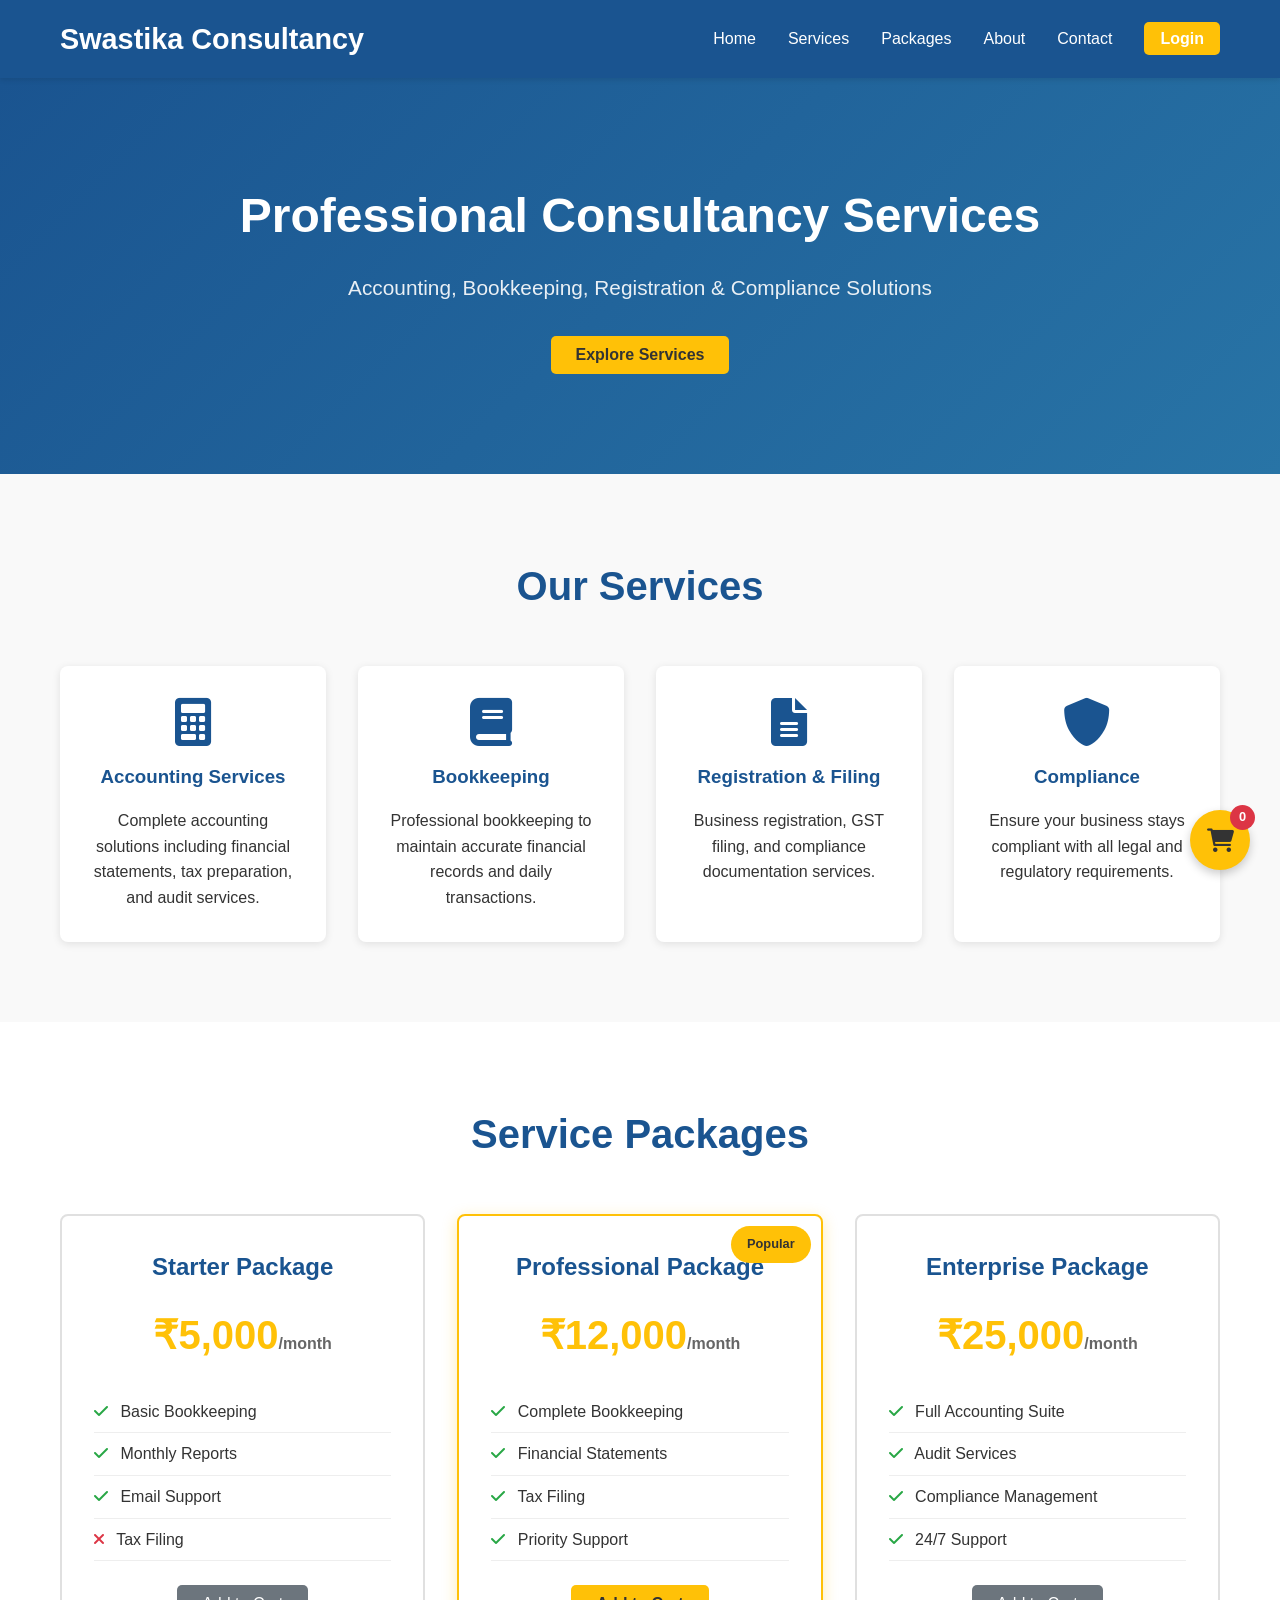
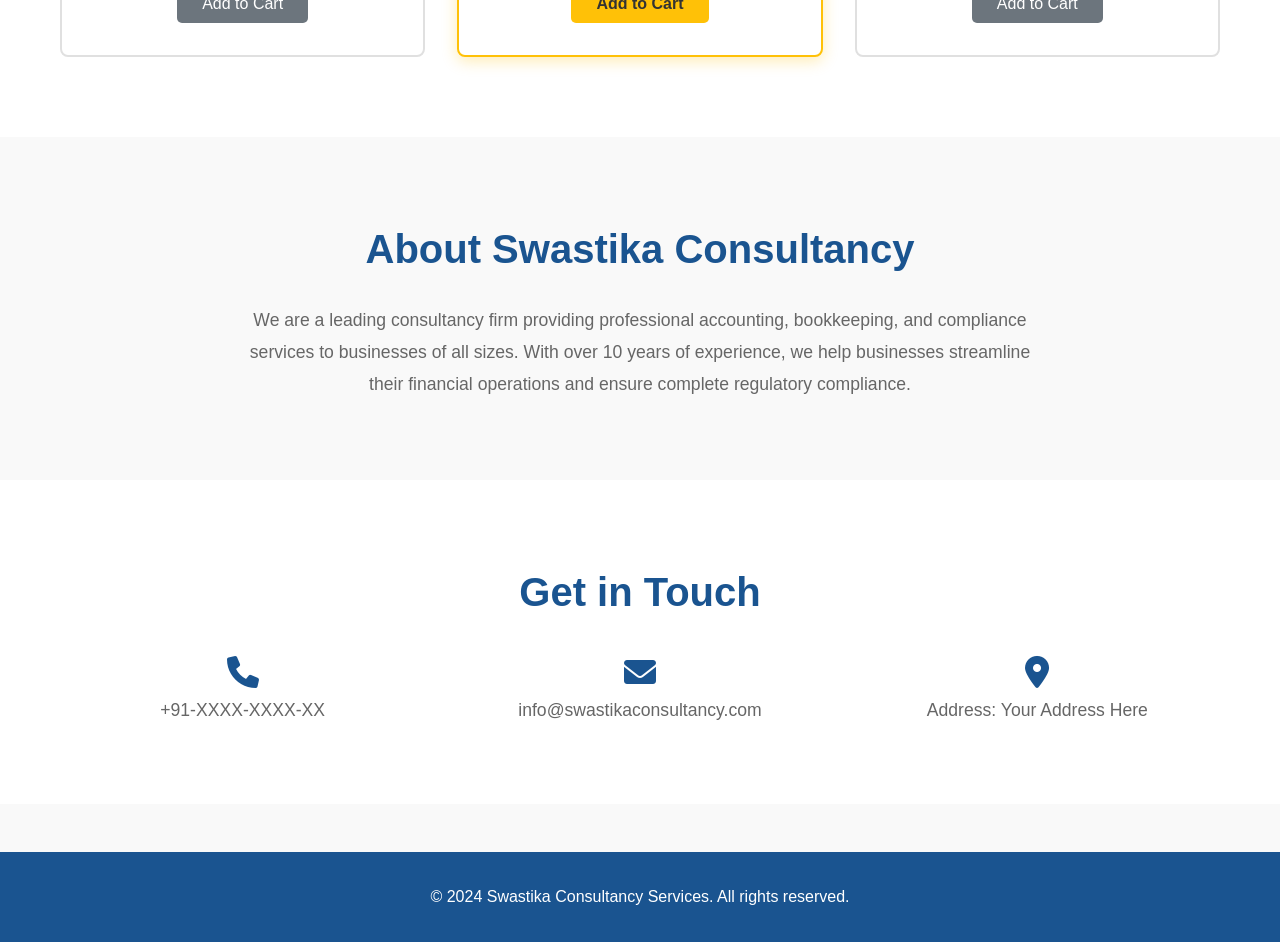
==== index.html @ 26784f9d "Initial project setup - Swastika Consultancy Services website with HTML, CSS, JavaScript, and C++ ba" ====
<!DOCTYPE html>
<html lang="en">
<head>
    <meta charset="UTF-8">
    <meta name="viewport" content="width=device-width, initial-scale=1.0">
    <title>Swastika Consultancy Services - Professional Accounting & Compliance</title>
    <link rel="stylesheet" href="css/style.css">
    <link rel="stylesheet" href="https://cdnjs.cloudflare.com/ajax/libs/font-awesome/6.0.0/css/all.min.css">
</head>
<body>
    <!-- Navigation Bar -->
    <nav class="navbar">
        <div class="container">
            <div class="navbar-brand">
                <h1>Swastika Consultancy</h1>
            </div>
            <ul class="nav-menu">
                <li><a href="#home">Home</a></li>
                <li><a href="#services">Services</a></li>
                <li><a href="#packages">Packages</a></li>
                <li><a href="#about">About</a></li>
                <li><a href="#contact">Contact</a></li>
                <li><a href="login.html" class="btn-login">Login</a></li>
            </ul>
        </div>
    </nav>

    <!-- Hero Section -->
    <section id="home" class="hero">
        <div class="hero-content">
            <h1>Professional Consultancy Services</h1>
            <p>Accounting, Bookkeeping, Registration & Compliance Solutions</p>
            <button class="btn btn-primary" onclick="scrollTo('services')">Explore Services</button>
        </div>
    </section>

    <!-- Services Section -->
    <section id="services" class="services">
        <div class="container">
            <h2>Our Services</h2>
            <div class="services-grid">
                <div class="service-card">
                    <i class="fas fa-calculator"></i>
                    <h3>Accounting Services</h3>
                    <p>Complete accounting solutions including financial statements, tax preparation, and audit services.</p>
                </div>
                <div class="service-card">
                    <i class="fas fa-book"></i>
                    <h3>Bookkeeping</h3>
                    <p>Professional bookkeeping to maintain accurate financial records and daily transactions.</p>
                </div>
                <div class="service-card">
                    <i class="fas fa-file-alt"></i>
                    <h3>Registration & Filing</h3>
                    <p>Business registration, GST filing, and compliance documentation services.</p>
                </div>
                <div class="service-card">
                    <i class="fas fa-shield-alt"></i>
                    <h3>Compliance</h3>
                    <p>Ensure your business stays compliant with all legal and regulatory requirements.</p>
                </div>
            </div>
        </div>
    </section>

    <!-- Packages Section -->
    <section id="packages" class="packages">
        <div class="container">
            <h2>Service Packages</h2>
            <div class="packages-grid">
                <div class="package-card">
                    <h3>Starter Package</h3>
                    <p class="price">₹5,000<span>/month</span></p>
                    <ul>
                        <li><i class="fas fa-check"></i> Basic Bookkeeping</li>
                        <li><i class="fas fa-check"></i> Monthly Reports</li>
                        <li><i class="fas fa-check"></i> Email Support</li>
                        <li><i class="fas fa-times"></i> Tax Filing</li>
                    </ul>
                    <button class="btn btn-secondary" onclick="addToCart('Starter', 5000)">Add to Cart</button>
                </div>

                <div class="package-card featured">
                    <span class="badge">Popular</span>
                    <h3>Professional Package</h3>
                    <p class="price">₹12,000<span>/month</span></p>
                    <ul>
                        <li><i class="fas fa-check"></i> Complete Bookkeeping</li>
                        <li><i class="fas fa-check"></i> Financial Statements</li>
                        <li><i class="fas fa-check"></i> Tax Filing</li>
                        <li><i class="fas fa-check"></i> Priority Support</li>
                    </ul>
                    <button class="btn btn-primary" onclick="addToCart('Professional', 12000)">Add to Cart</button>
                </div>

                <div class="package-card">
                    <h3>Enterprise Package</h3>
                    <p class="price">₹25,000<span>/month</span></p>
                    <ul>
                        <li><i class="fas fa-check"></i> Full Accounting Suite</li>
                        <li><i class="fas fa-check"></i> Audit Services</li>
                        <li><i class="fas fa-check"></i> Compliance Management</li>
                        <li><i class="fas fa-check"></i> 24/7 Support</li>
                    </ul>
                    <button class="btn btn-secondary" onclick="addToCart('Enterprise', 25000)">Add to Cart</button>
                </div>
            </div>
        </div>
    </section>

    <!-- About Section -->
    <section id="about" class="about">
        <div class="container">
            <h2>About Swastika Consultancy</h2>
            <p>We are a leading consultancy firm providing professional accounting, bookkeeping, and compliance services to businesses of all sizes. With over 10 years of experience, we help businesses streamline their financial operations and ensure complete regulatory compliance.</p>
        </div>
    </section>

    <!-- Contact Section -->
    <section id="contact" class="contact">
        <div class="container">
            <h2>Get in Touch</h2>
            <div class="contact-info">
                <div class="info-item">
                    <i class="fas fa-phone"></i>
                    <p>+91-XXXX-XXXX-XX</p>
                </div>
                <div class="info-item">
                    <i class="fas fa-envelope"></i>
                    <p>info@swastikaconsultancy.com</p>
                </div>
                <div class="info-item">
                    <i class="fas fa-map-marker-alt"></i>
                    <p>Address: Your Address Here</p>
                </div>
            </div>
        </div>
    </section>

    <!-- Footer -->
    <footer class="footer">
        <div class="container">
            <p>&copy; 2024 Swastika Consultancy Services. All rights reserved.</p>
        </div>
    </footer>

    <!-- Shopping Cart Icon -->
    <div class="cart-icon" onclick="openCart()">
        <i class="fas fa-shopping-cart"></i>
        <span class="cart-count" id="cartCount">0</span>
    </div>

    <script src="js/script.js"></script>
</body>
</html>
---- css/style.css ----
* {
    margin: 0;
    padding: 0;
    box-sizing: border-box;
}

body {
    font-family: 'Segoe UI', Tahoma, Geneva, Verdana, sans-serif;
    line-height: 1.6;
    color: #333;
    background-color: #f9f9f9;
}

.container {
    max-width: 1200px;
    margin: 0 auto;
    padding: 0 20px;
}

/* Navigation Bar */
.navbar {
    background-color: #1a5490;
    color: white;
    padding: 1rem 0;
    position: sticky;
    top: 0;
    z-index: 100;
    box-shadow: 0 2px 5px rgba(0, 0, 0, 0.1);
}

.navbar .container {
    display: flex;
    justify-content: space-between;
    align-items: center;
}

.navbar-brand h1 {
    font-size: 1.8rem;
}

.nav-menu {
    display: flex;
    list-style: none;
    gap: 2rem;
    align-items: center;
}

.nav-menu a {
    color: white;
    text-decoration: none;
    transition: color 0.3s;
}

.nav-menu a:hover {
    color: #ffc107;
}

.btn-login {
    background-color: #ffc107;
    color: #333;
    padding: 0.5rem 1rem;
    border-radius: 5px;
    font-weight: bold;
}

/* Hero Section */
.hero {
    background: linear-gradient(135deg, #1a5490 0%, #2874a6 100%);
    color: white;
    padding: 100px 20px;
    text-align: center;
}

.hero-content h1 {
    font-size: 3rem;
    margin-bottom: 1rem;
}

.hero-content p {
    font-size: 1.3rem;
    margin-bottom: 2rem;
    opacity: 0.9;
}

/* Buttons */
.btn {
    padding: 10px 25px;
    border: none;
    border-radius: 5px;
    cursor: pointer;
    font-size: 1rem;
    transition: all 0.3s;
}

.btn-primary {
    background-color: #ffc107;
    color: #333;
    font-weight: bold;
}

.btn-primary:hover {
    background-color: #ffb300;
    transform: translateY(-2px);
    box-shadow: 0 4px 8px rgba(0, 0, 0, 0.2);
}

.btn-secondary {
    background-color: #6c757d;
    color: white;
}

.btn-secondary:hover {
    background-color: #5a6268;
}

/* Services Section */
.services {
    padding: 80px 20px;
    background-color: #f9f9f9;
}

.services h2 {
    text-align: center;
    font-size: 2.5rem;
    margin-bottom: 3rem;
    color: #1a5490;
}

.services-grid {
    display: grid;
    grid-template-columns: repeat(auto-fit, minmax(250px, 1fr));
    gap: 2rem;
}

.service-card {
    background: white;
    padding: 2rem;
    border-radius: 8px;
    text-align: center;
    box-shadow: 0 2px 8px rgba(0, 0, 0, 0.1);
    transition: transform 0.3s, box-shadow 0.3s;
}

.service-card:hover {
    transform: translateY(-5px);
    box-shadow: 0 4px 15px rgba(0, 0, 0, 0.15);
}

.service-card i {
    font-size: 3rem;
    color: #1a5490;
    margin-bottom: 1rem;
}

.service-card h3 {
    color: #1a5490;
    margin-bottom: 1rem;
}

/* Packages Section */
.packages {
    padding: 80px 20px;
    background-color: white;
}

.packages h2 {
    text-align: center;
    font-size: 2.5rem;
    margin-bottom: 3rem;
    color: #1a5490;
}

.packages-grid {
    display: grid;
    grid-template-columns: repeat(auto-fit, minmax(280px, 1fr));
    gap: 2rem;
}

.package-card {
    background: white;
    border: 2px solid #e0e0e0;
    padding: 2rem;
    border-radius: 8px;
    text-align: center;
    transition: all 0.3s;
    position: relative;
}

.package-card:hover {
    transform: translateY(-10px);
    box-shadow: 0 8px 20px rgba(0, 0, 0, 0.15);
}

.package-card.featured {
    border-color: #ffc107;
    box-shadow: 0 4px 15px rgba(255, 193, 7, 0.3);
}

.package-card h3 {
    color: #1a5490;
    margin-bottom: 1rem;
    font-size: 1.5rem;
}

.price {
    font-size: 2.5rem;
    color: #ffc107;
    margin: 1rem 0;
    font-weight: bold;
}

.price span {
    font-size: 1rem;
    color: #666;
}

.package-card ul {
    list-style: none;
    margin: 1.5rem 0;
    text-align: left;
}

.package-card li {
    padding: 0.5rem 0;
    border-bottom: 1px solid #eee;
}

.package-card li i {
    color: #28a745;
    margin-right: 0.5rem;
}

.package-card li .fa-times {
    color: #dc3545;
}

.badge {
    position: absolute;
    top: 10px;
    right: 10px;
    background-color: #ffc107;
    color: #333;
    padding: 0.5rem 1rem;
    border-radius: 20px;
    font-size: 0.8rem;
    font-weight: bold;
}

/* About Section */
.about {
    padding: 80px 20px;
    background-color: #f9f9f9;
    text-align: center;
}

.about h2 {
    font-size: 2.5rem;
    color: #1a5490;
    margin-bottom: 1.5rem;
}

.about p {
    font-size: 1.1rem;
    color: #666;
    max-width: 800px;
    margin: 0 auto;
    line-height: 1.8;
}

/* Contact Section */
.contact {
    padding: 80px 20px;
    background-color: white;
}

.contact h2 {
    text-align: center;
    font-size: 2.5rem;
    color: #1a5490;
    margin-bottom: 2rem;
}

.contact-info {
    display: grid;
    grid-template-columns: repeat(auto-fit, minmax(250px, 1fr));
    gap: 2rem;
    text-align: center;
}

.info-item i {
    font-size: 2rem;
    color: #1a5490;
    margin-bottom: 0.5rem;
}

.info-item p {
    color: #666;
    font-size: 1.1rem;
}

/* Footer */
.footer {
    background-color: #1a5490;
    color: white;
    text-align: center;
    padding: 2rem;
    margin-top: 3rem;
}

/* Shopping Cart */
.cart-icon {
    position: fixed;
    bottom: 30px;
    right: 30px;
    background-color: #ffc107;
    color: #333;
    width: 60px;
    height: 60px;
    border-radius: 50%;
    display: flex;
    align-items: center;
    justify-content: center;
    font-size: 1.5rem;
    cursor: pointer;
    box-shadow: 0 4px 10px rgba(0, 0, 0, 0.2);
    transition: all 0.3s;
}

.cart-icon:hover {
    transform: scale(1.1);
    box-shadow: 0 6px 15px rgba(0, 0, 0, 0.3);
}

.cart-count {
    position: absolute;
    top: -5px;
    right: -5px;
    background-color: #dc3545;
    color: white;
    border-radius: 50%;
    width: 25px;
    height: 25px;
    display: flex;
    align-items: center;
    justify-content: center;
    font-size: 0.8rem;
    font-weight: bold;
}

/* Responsive */
@media (max-width: 768px) {
    .nav-menu {
        flex-direction: column;
        gap: 1rem;
    }

    .hero-content h1 {
        font-size: 2rem;
    }

    .hero-content p {
        font-size: 1rem;
    }

    .services h2,
    .packages h2,
    .about h2,
    .contact h2 {
        font-size: 1.8rem;
    }
}
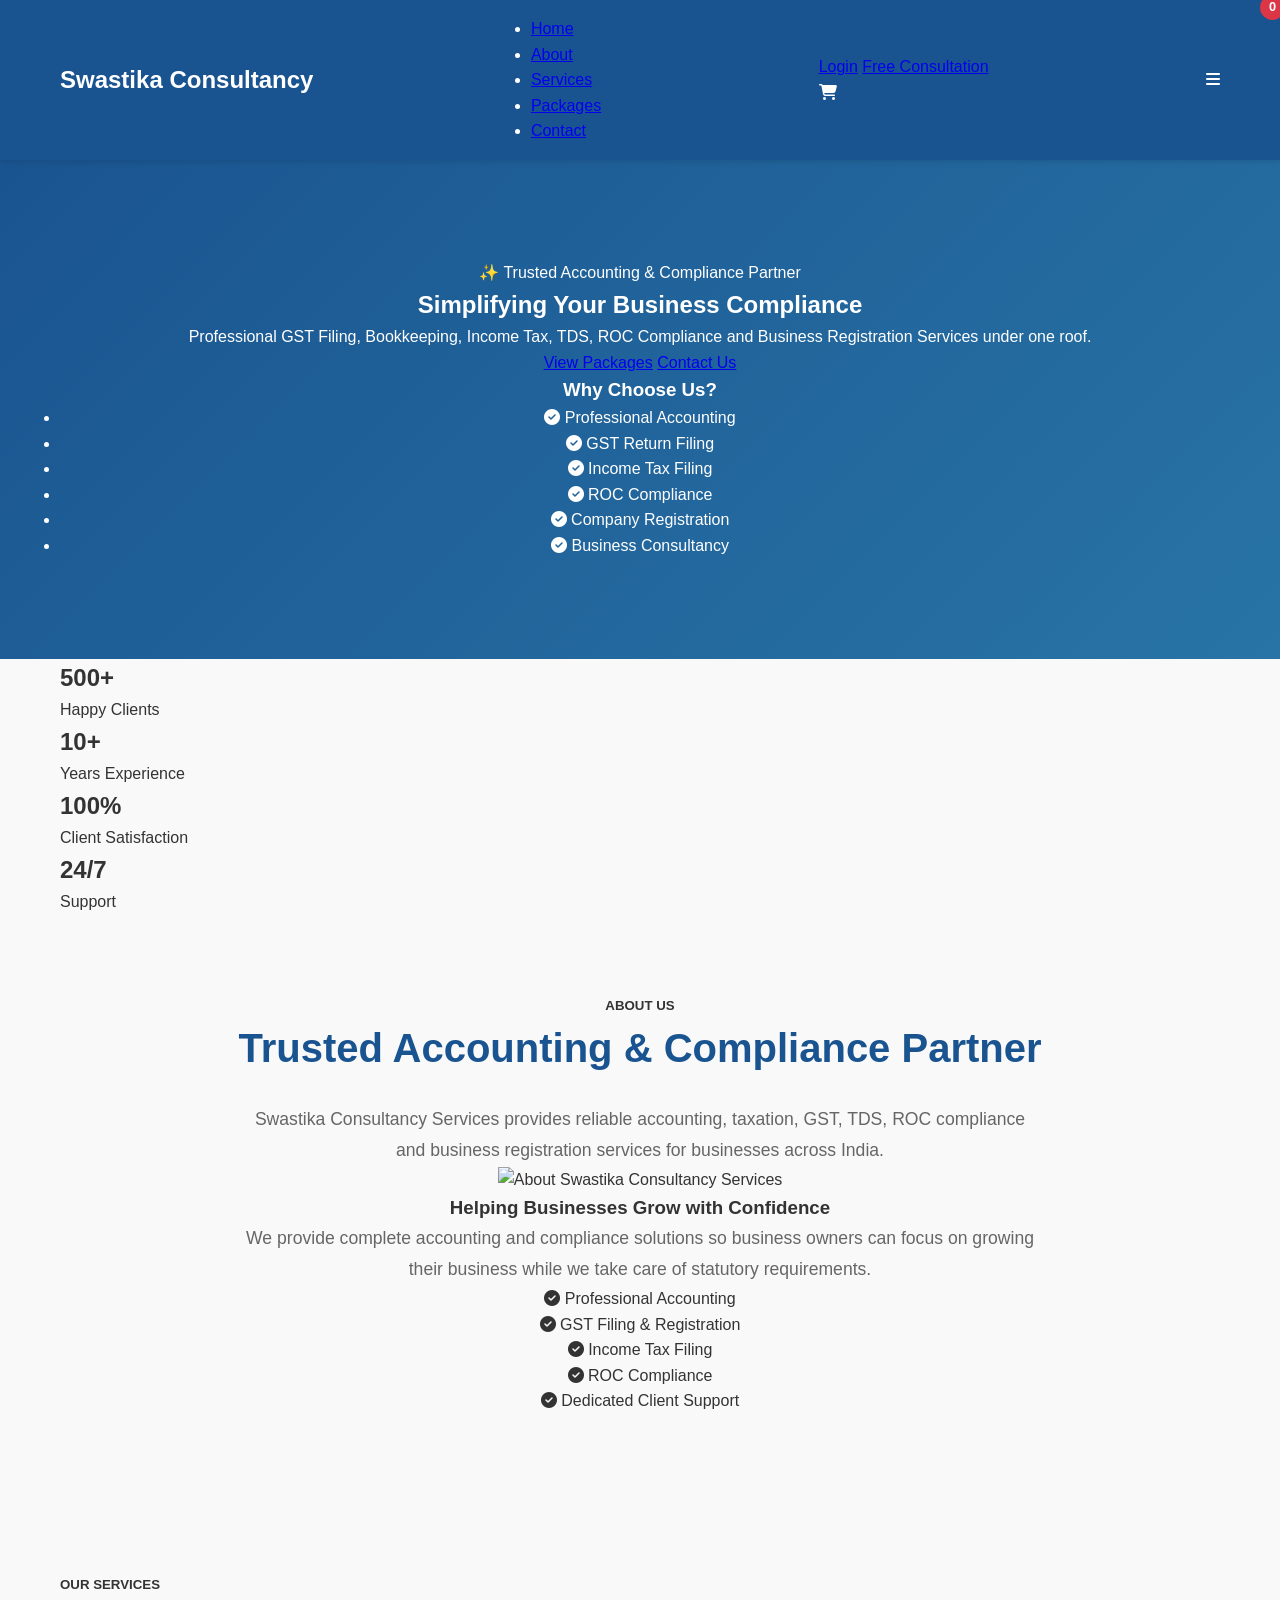
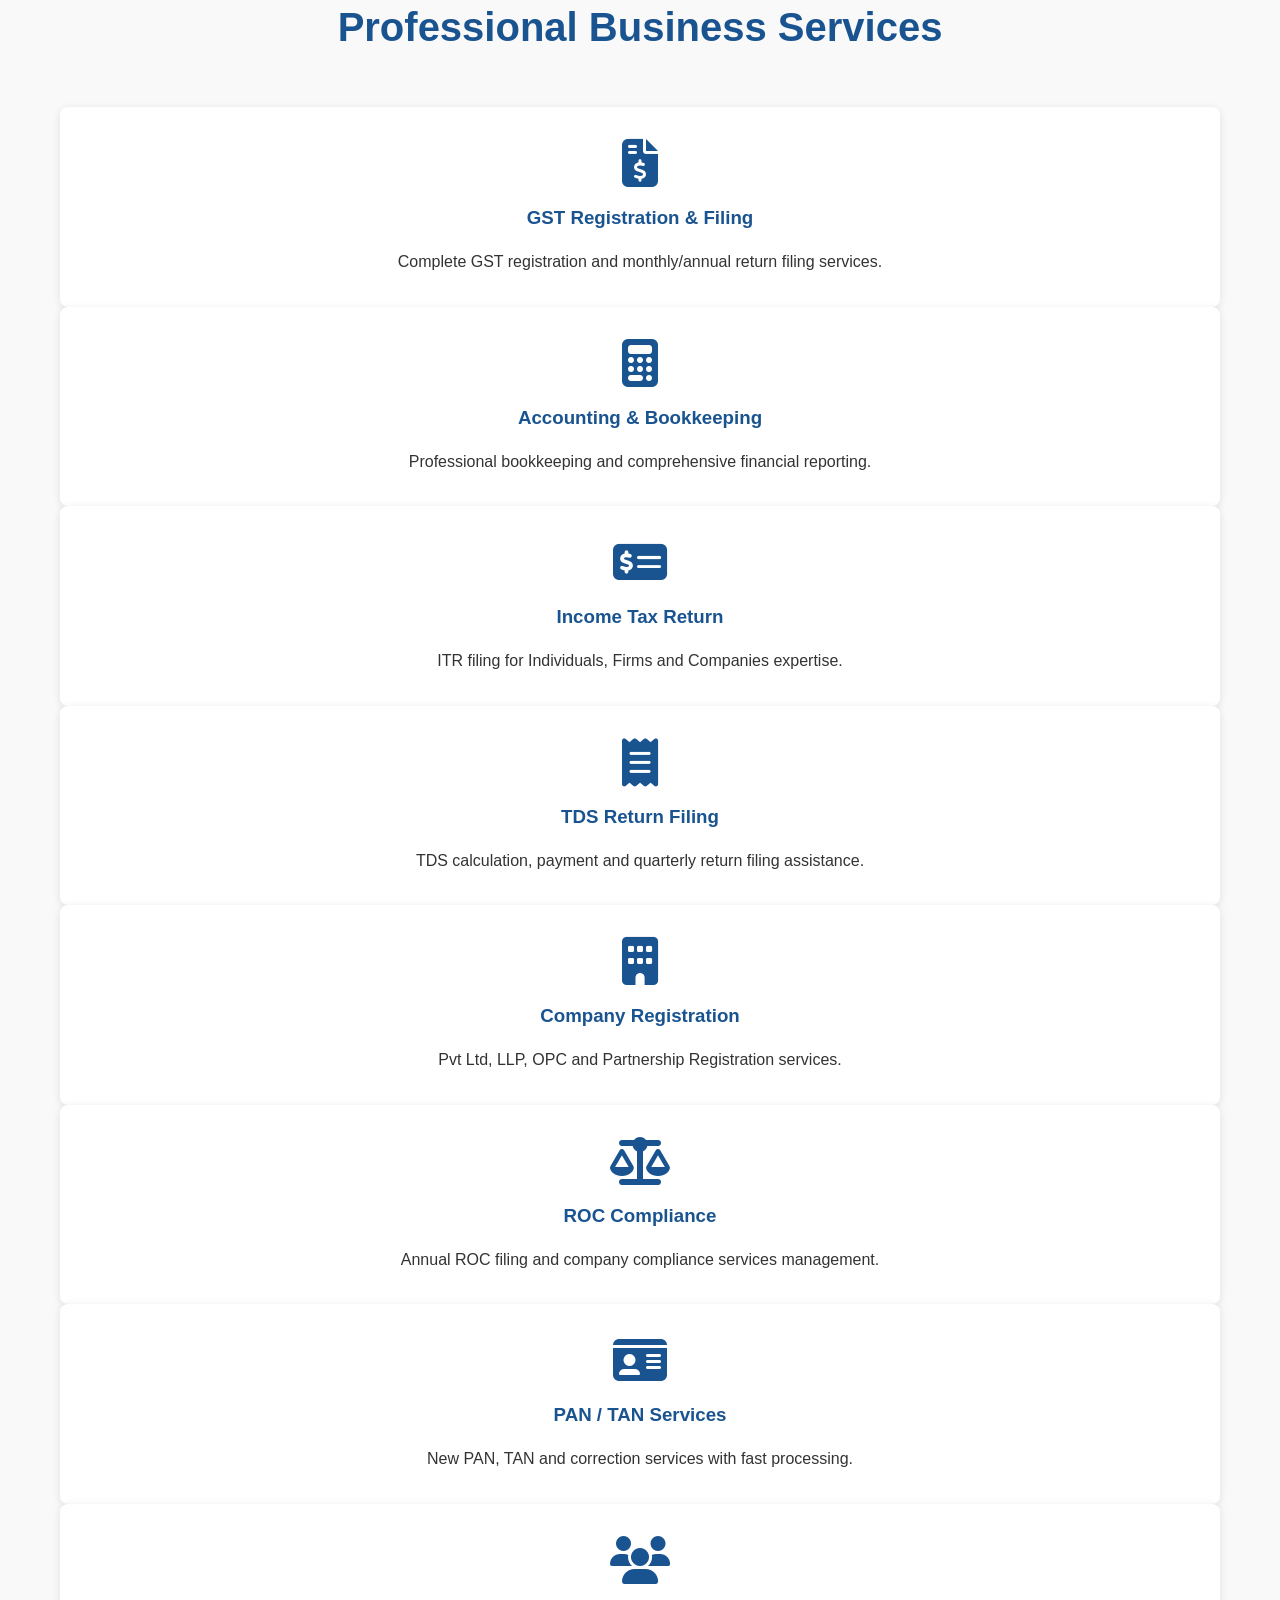
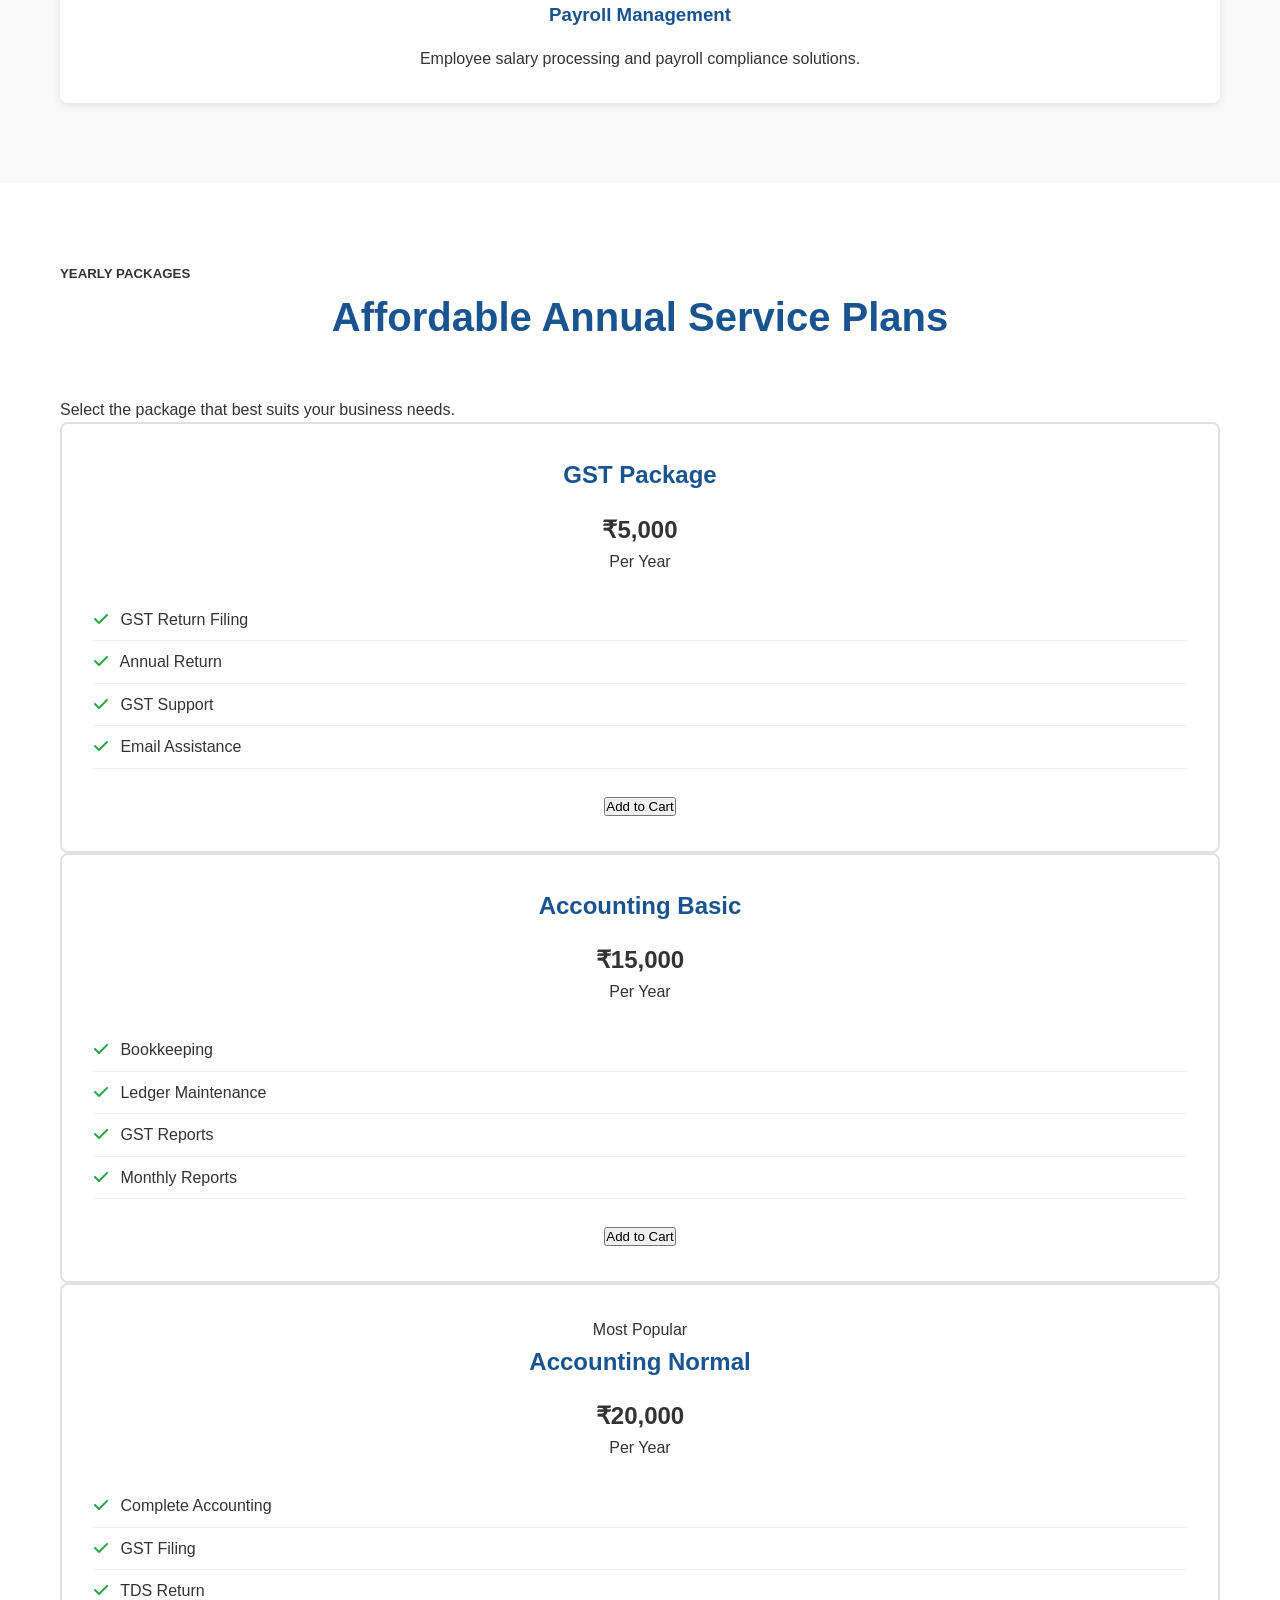
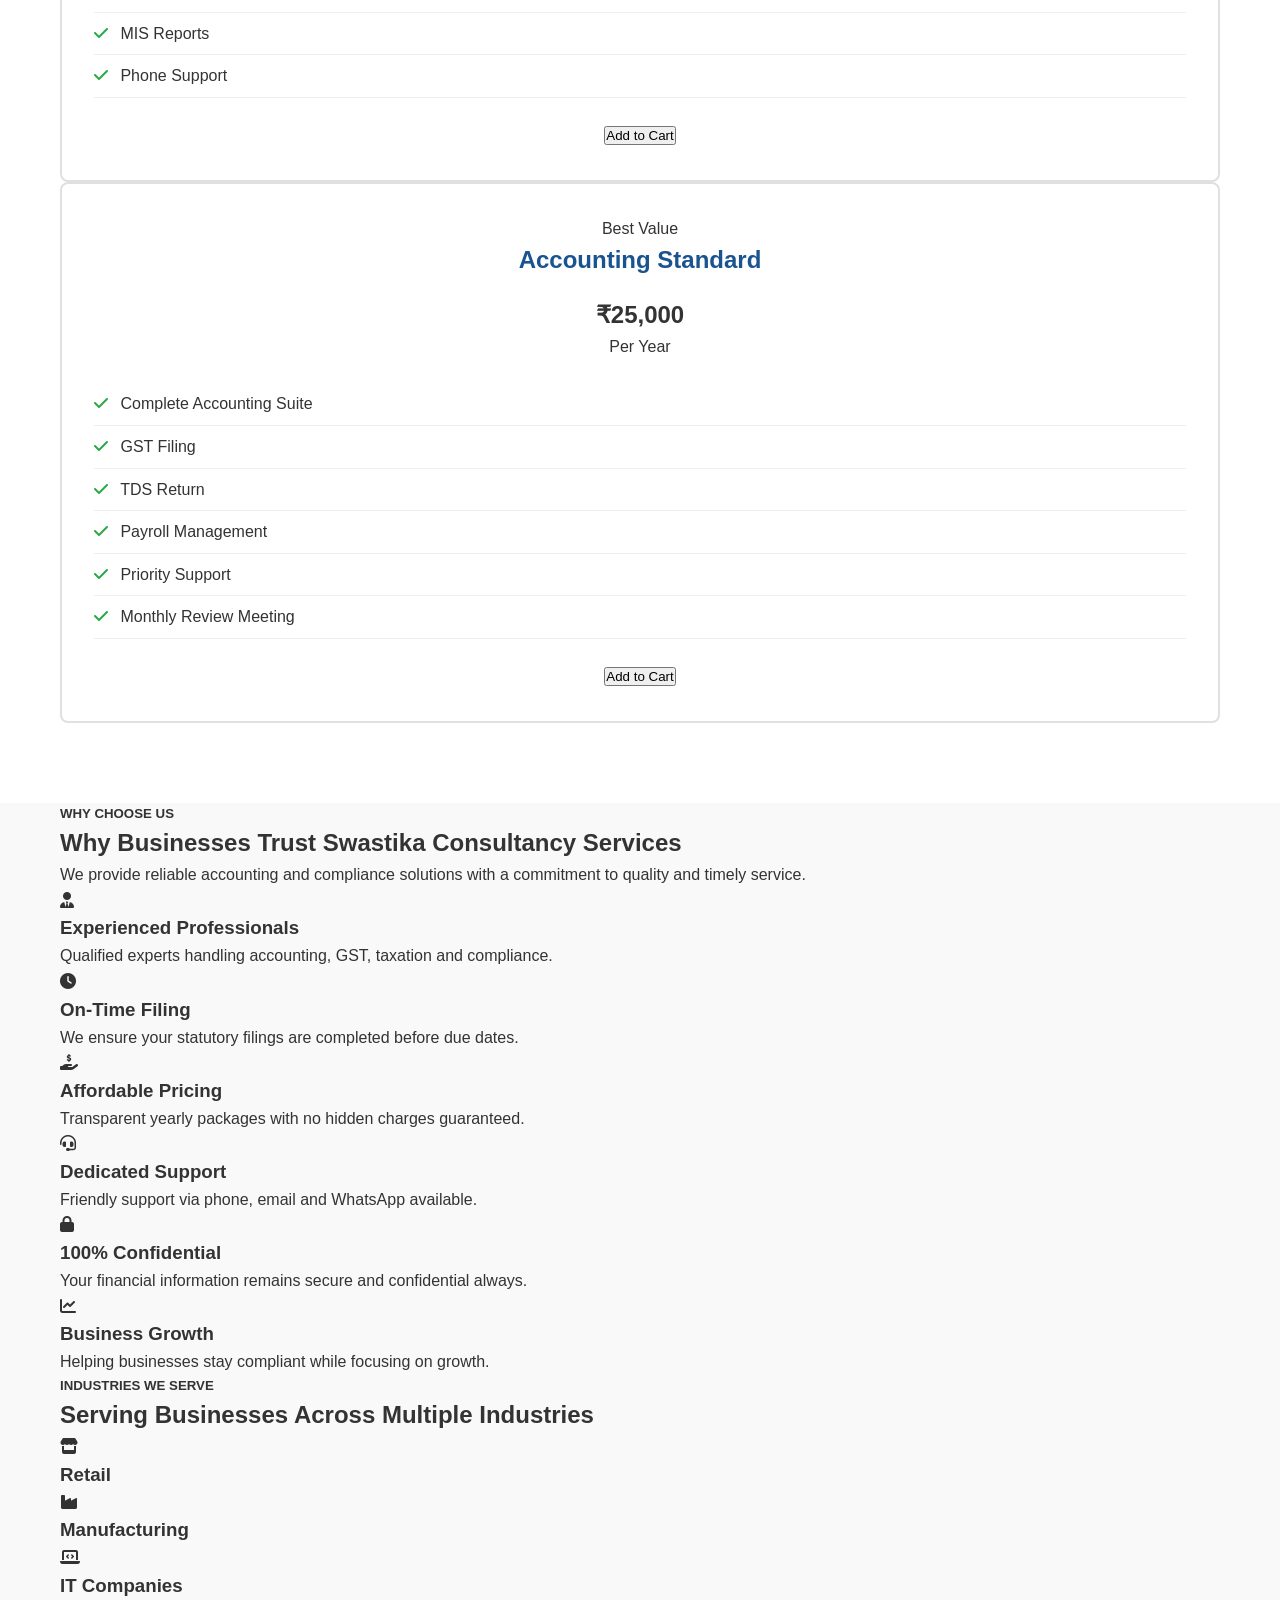
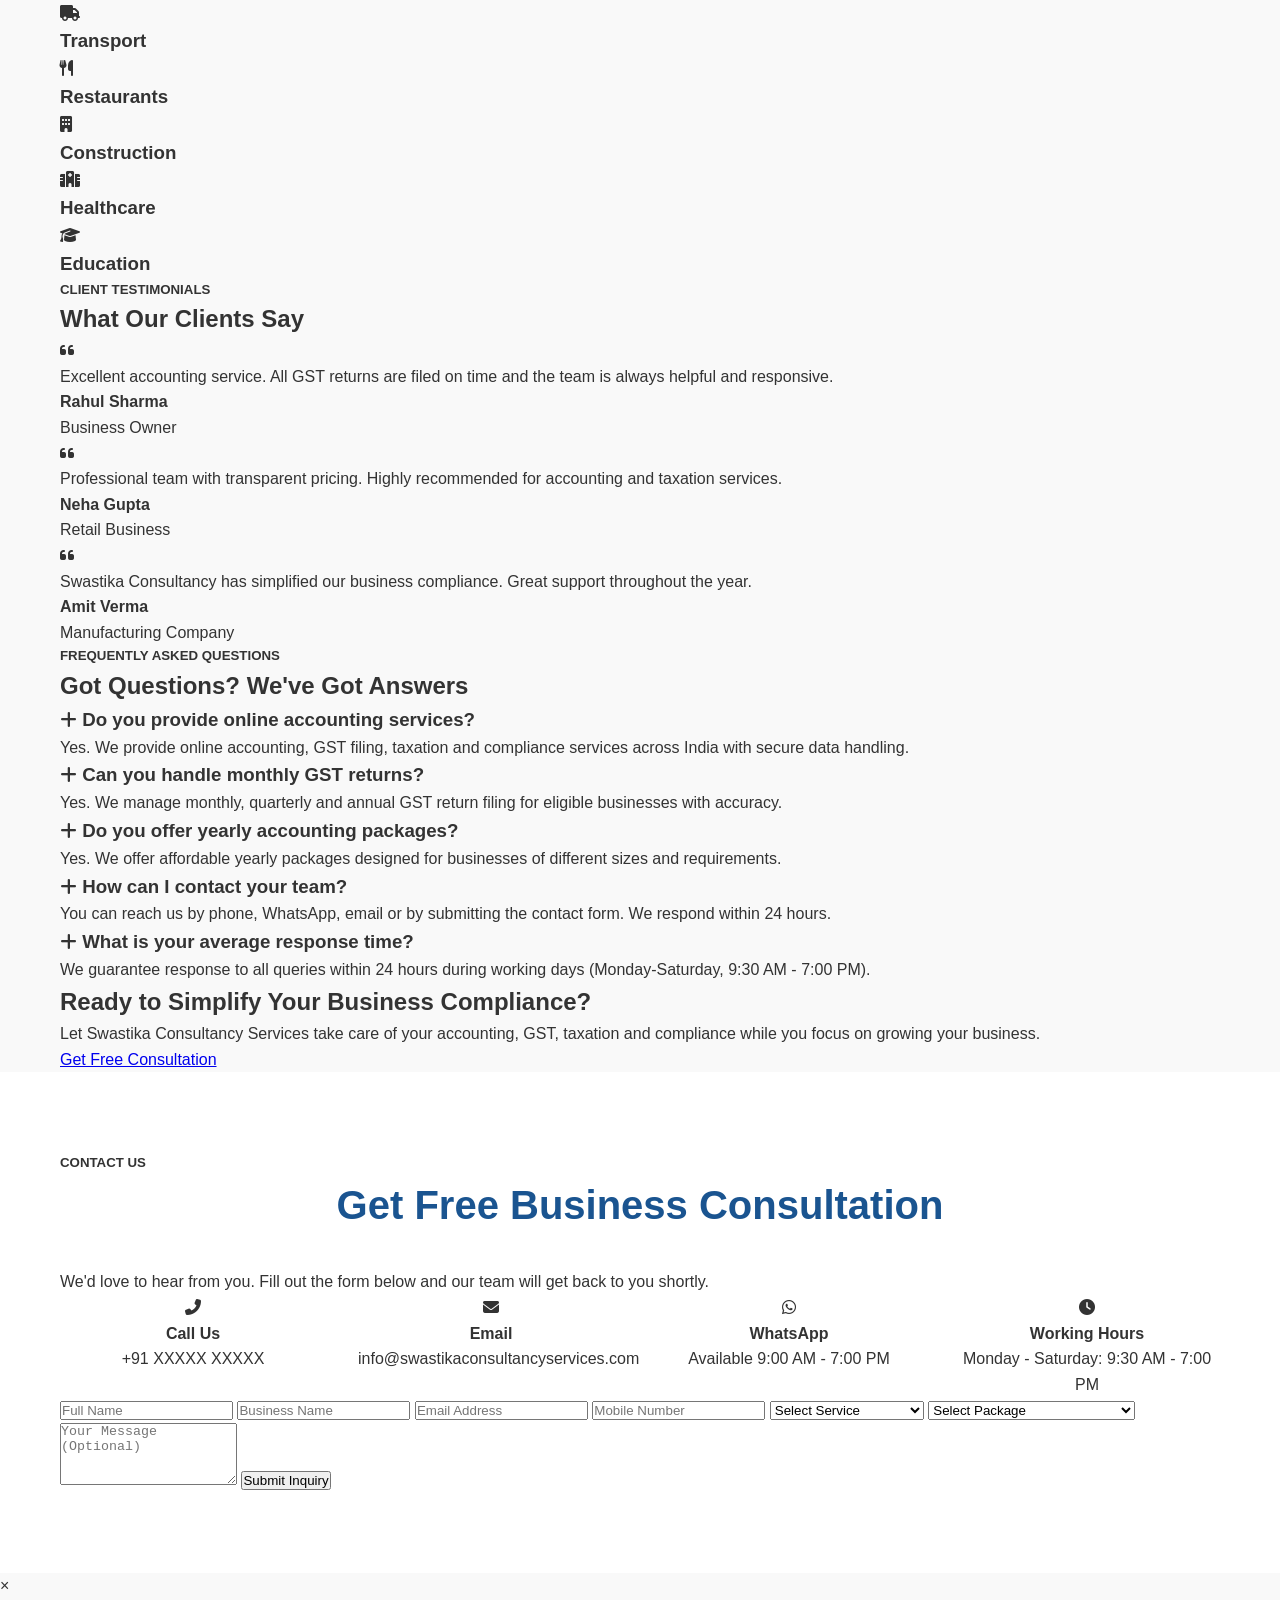
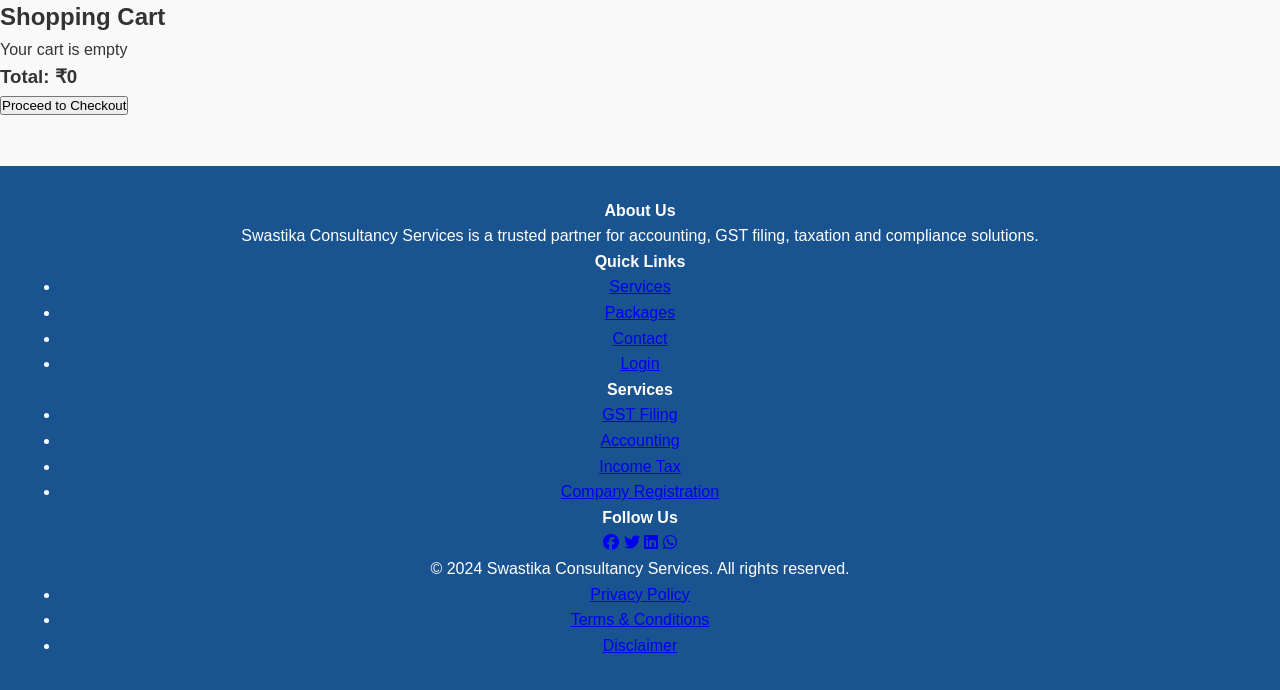
==== commit 1bf8e274: "Update index.html" ====
--- a/index.html
+++ b/index.html
@@ -3,153 +3,730 @@
 <head>
     <meta charset="UTF-8">
     <meta name="viewport" content="width=device-width, initial-scale=1.0">
-    <title>Swastika Consultancy Services - Professional Accounting & Compliance</title>
+    
+    <title>Swastika Consultancy Services | Accounting | GST | ITR | TDS | Registration</title>
+    
+    <meta name="description" content="Professional Accounting, GST Filing, Income Tax, TDS, ROC Compliance and Business Registration Services across India.">
+    <meta name="keywords" content="GST Filing, Accounting, Bookkeeping, TDS, ITR, Company Registration, ROC Compliance, Taxation, Swastika Consultancy">
+    <meta name="author" content="Swastika Consultancy Services">
+    <meta property="og:title" content="Swastika Consultancy Services">
+    <meta property="og:description" content="Professional accounting and compliance solutions for your business.">
+    <meta property="og:type" content="business.business">
+    
+    <!-- Google Fonts -->
+    <link rel="preconnect" href="https://fonts.googleapis.com">
+    <link rel="preconnect" href="https://fonts.gstatic.com" crossorigin>
+    <link href="https://fonts.googleapis.com/css2?family=Inter:wght@300;400;500;600;700&family=Playfair+Display:wght@600;700&display=swap" rel="stylesheet">
+    
+    <!-- Font Awesome Icons -->
+    <link rel="stylesheet" href="https://cdnjs.cloudflare.com/ajax/libs/font-awesome/6.6.0/css/all.min.css">
+    
+    <!-- Main Stylesheet -->
     <link rel="stylesheet" href="css/style.css">
-    <link rel="stylesheet" href="https://cdnjs.cloudflare.com/ajax/libs/font-awesome/6.0.0/css/all.min.css">
+    <link rel="stylesheet" href="css/responsive.css">
 </head>
+
 <body>
-    <!-- Navigation Bar -->
+
+<!-- ========================= HEADER & NAVIGATION ========================= -->
+
+<header class="header">
     <nav class="navbar">
         <div class="container">
-            <div class="navbar-brand">
-                <h1>Swastika Consultancy</h1>
-            </div>
-            <ul class="nav-menu">
+            <div class="logo">
+                <h2>Swastika Consultancy</h2>
+            </div>
+            
+            <ul class="nav-links">
                 <li><a href="#home">Home</a></li>
+                <li><a href="#about">About</a></li>
                 <li><a href="#services">Services</a></li>
                 <li><a href="#packages">Packages</a></li>
-                <li><a href="#about">About</a></li>
                 <li><a href="#contact">Contact</a></li>
-                <li><a href="login.html" class="btn-login">Login</a></li>
             </ul>
+            
+            <div class="nav-buttons">
+                <a href="login.html" class="login-btn">Login</a>
+                <a href="#contact" class="consult-btn">Free Consultation</a>
+                <div class="cart-btn" onclick="toggleCart()" title="View Shopping Cart">
+                    <i class="fas fa-shopping-cart"></i>
+                    <span class="cart-count" id="cartCount">0</span>
+                </div>
+            </div>
+            
+            <div class="menu-toggle" id="menuToggle">
+                <i class="fas fa-bars"></i>
+            </div>
         </div>
     </nav>
-
-    <!-- Hero Section -->
-    <section id="home" class="hero">
-        <div class="hero-content">
-            <h1>Professional Consultancy Services</h1>
-            <p>Accounting, Bookkeeping, Registration & Compliance Solutions</p>
-            <button class="btn btn-primary" onclick="scrollTo('services')">Explore Services</button>
-        </div>
-    </section>
-
-    <!-- Services Section -->
-    <section id="services" class="services">
-        <div class="container">
-            <h2>Our Services</h2>
-            <div class="services-grid">
-                <div class="service-card">
-                    <i class="fas fa-calculator"></i>
-                    <h3>Accounting Services</h3>
-                    <p>Complete accounting solutions including financial statements, tax preparation, and audit services.</p>
+</header>
+
+<!-- ========================= HERO SECTION ========================= -->
+
+<section class="hero" id="home">
+    <div class="container hero-container">
+        <div class="hero-left">
+            <span class="hero-tag">✨ Trusted Accounting & Compliance Partner</span>
+            <h1>Simplifying Your <span class="highlight">Business Compliance</span></h1>
+            <p>Professional GST Filing, Bookkeeping, Income Tax, TDS, ROC Compliance and Business Registration Services under one roof.</p>
+            
+            <div class="hero-buttons">
+                <a href="#packages" class="primary-btn">View Packages</a>
+                <a href="#contact" class="secondary-btn">Contact Us</a>
+            </div>
+        </div>
+        
+        <div class="hero-right">
+            <div class="hero-card">
+                <h3>Why Choose Us?</h3>
+                <ul>
+                    <li><i class="fas fa-check-circle"></i> Professional Accounting</li>
+                    <li><i class="fas fa-check-circle"></i> GST Return Filing</li>
+                    <li><i class="fas fa-check-circle"></i> Income Tax Filing</li>
+                    <li><i class="fas fa-check-circle"></i> ROC Compliance</li>
+                    <li><i class="fas fa-check-circle"></i> Company Registration</li>
+                    <li><i class="fas fa-check-circle"></i> Business Consultancy</li>
+                </ul>
+            </div>
+        </div>
+    </div>
+</section>
+
+<!-- ========================= COMPANY STATS ========================= -->
+
+<section class="stats">
+    <div class="container">
+        <div class="stat-box">
+            <h2>500+</h2>
+            <p>Happy Clients</p>
+        </div>
+        <div class="stat-box">
+            <h2>10+</h2>
+            <p>Years Experience</p>
+        </div>
+        <div class="stat-box">
+            <h2>100%</h2>
+            <p>Client Satisfaction</p>
+        </div>
+        <div class="stat-box">
+            <h2>24/7</h2>
+            <p>Support</p>
+        </div>
+    </div>
+</section>
+
+<!-- ========================= ABOUT SECTION ========================= -->
+
+<section class="about" id="about">
+    <div class="container">
+        <div class="section-title">
+            <h5>ABOUT US</h5>
+            <h2>Trusted Accounting & Compliance Partner</h2>
+            <p>Swastika Consultancy Services provides reliable accounting, taxation, GST, TDS, ROC compliance and business registration services for businesses across India.</p>
+        </div>
+        
+        <div class="about-content">
+            <div class="about-image">
+                <img src="https://via.placeholder.com/400x300?text=Swastika+Consultancy" alt="About Swastika Consultancy Services">
+            </div>
+            
+            <div class="about-text">
+                <h3>Helping Businesses Grow with Confidence</h3>
+                <p>We provide complete accounting and compliance solutions so business owners can focus on growing their business while we take care of statutory requirements.</p>
+                
+                <div class="about-features">
+                    <div class="feature">
+                        <i class="fas fa-circle-check"></i>
+                        <span>Professional Accounting</span>
+                    </div>
+                    <div class="feature">
+                        <i class="fas fa-circle-check"></i>
+                        <span>GST Filing & Registration</span>
+                    </div>
+                    <div class="feature">
+                        <i class="fas fa-circle-check"></i>
+                        <span>Income Tax Filing</span>
+                    </div>
+                    <div class="feature">
+                        <i class="fas fa-circle-check"></i>
+                        <span>ROC Compliance</span>
+                    </div>
+                    <div class="feature">
+                        <i class="fas fa-circle-check"></i>
+                        <span>Dedicated Client Support</span>
+                    </div>
                 </div>
-                <div class="service-card">
-                    <i class="fas fa-book"></i>
-                    <h3>Bookkeeping</h3>
-                    <p>Professional bookkeeping to maintain accurate financial records and daily transactions.</p>
+            </div>
+        </div>
+    </div>
+</section>
+
+<!-- ========================= SERVICES SECTION ========================= -->
+
+<section class="services" id="services">
+    <div class="container">
+        <div class="section-title">
+            <h5>OUR SERVICES</h5>
+            <h2>Professional Business Services</h2>
+        </div>
+        
+        <div class="service-grid">
+            <div class="service-card">
+                <i class="fas fa-file-invoice-dollar"></i>
+                <h3>GST Registration & Filing</h3>
+                <p>Complete GST registration and monthly/annual return filing services.</p>
+            </div>
+            <div class="service-card">
+                <i class="fas fa-calculator"></i>
+                <h3>Accounting & Bookkeeping</h3>
+                <p>Professional bookkeeping and comprehensive financial reporting.</p>
+            </div>
+            <div class="service-card">
+                <i class="fas fa-money-check-dollar"></i>
+                <h3>Income Tax Return</h3>
+                <p>ITR filing for Individuals, Firms and Companies expertise.</p>
+            </div>
+            <div class="service-card">
+                <i class="fas fa-receipt"></i>
+                <h3>TDS Return Filing</h3>
+                <p>TDS calculation, payment and quarterly return filing assistance.</p>
+            </div>
+            <div class="service-card">
+                <i class="fas fa-building"></i>
+                <h3>Company Registration</h3>
+                <p>Pvt Ltd, LLP, OPC and Partnership Registration services.</p>
+            </div>
+            <div class="service-card">
+                <i class="fas fa-scale-balanced"></i>
+                <h3>ROC Compliance</h3>
+                <p>Annual ROC filing and company compliance services management.</p>
+            </div>
+            <div class="service-card">
+                <i class="fas fa-id-card"></i>
+                <h3>PAN / TAN Services</h3>
+                <p>New PAN, TAN and correction services with fast processing.</p>
+            </div>
+            <div class="service-card">
+                <i class="fas fa-users"></i>
+                <h3>Payroll Management</h3>
+                <p>Employee salary processing and payroll compliance solutions.</p>
+            </div>
+        </div>
+    </div>
+</section>
+
+<!-- ========================= YEARLY PACKAGES ========================= -->
+
+<section class="packages" id="packages">
+    <div class="container">
+        <div class="section-title">
+            <h5>YEARLY PACKAGES</h5>
+            <h2>Affordable Annual Service Plans</h2>
+            <p>Select the package that best suits your business needs.</p>
+        </div>
+        
+        <div class="package-grid">
+            <div class="package-card">
+                <h3>GST Package</h3>
+                <h1>₹5,000</h1>
+                <p>Per Year</p>
+                <ul>
+                    <li><i class="fas fa-check"></i> GST Return Filing</li>
+                    <li><i class="fas fa-check"></i> Annual Return</li>
+                    <li><i class="fas fa-check"></i> GST Support</li>
+                    <li><i class="fas fa-check"></i> Email Assistance</li>
+                </ul>
+                <button class="package-btn" onclick="addToCart('GST Package', 5000)">Add to Cart</button>
+            </div>
+            
+            <div class="package-card">
+                <h3>Accounting Basic</h3>
+                <h1>₹15,000</h1>
+                <p>Per Year</p>
+                <ul>
+                    <li><i class="fas fa-check"></i> Bookkeeping</li>
+                    <li><i class="fas fa-check"></i> Ledger Maintenance</li>
+                    <li><i class="fas fa-check"></i> GST Reports</li>
+                    <li><i class="fas fa-check"></i> Monthly Reports</li>
+                </ul>
+                <button class="package-btn" onclick="addToCart('Accounting Basic', 15000)">Add to Cart</button>
+            </div>
+            
+            <div class="package-card popular">
+                <span class="popular-badge">Most Popular</span>
+                <h3>Accounting Normal</h3>
+                <h1>₹20,000</h1>
+                <p>Per Year</p>
+                <ul>
+                    <li><i class="fas fa-check"></i> Complete Accounting</li>
+                    <li><i class="fas fa-check"></i> GST Filing</li>
+                    <li><i class="fas fa-check"></i> TDS Return</li>
+                    <li><i class="fas fa-check"></i> MIS Reports</li>
+                    <li><i class="fas fa-check"></i> Phone Support</li>
+                </ul>
+                <button class="package-btn" onclick="addToCart('Accounting Normal', 20000)">Add to Cart</button>
+            </div>
+            
+            <div class="package-card premium">
+                <span class="popular-badge">Best Value</span>
+                <h3>Accounting Standard</h3>
+                <h1>₹25,000</h1>
+                <p>Per Year</p>
+                <ul>
+                    <li><i class="fas fa-check"></i> Complete Accounting Suite</li>
+                    <li><i class="fas fa-check"></i> GST Filing</li>
+                    <li><i class="fas fa-check"></i> TDS Return</li>
+                    <li><i class="fas fa-check"></i> Payroll Management</li>
+                    <li><i class="fas fa-check"></i> Priority Support</li>
+                    <li><i class="fas fa-check"></i> Monthly Review Meeting</li>
+                </ul>
+                <button class="package-btn" onclick="addToCart('Accounting Standard', 25000)">Add to Cart</button>
+            </div>
+        </div>
+    </div>
+</section>
+
+<!-- ========================= WHY CHOOSE US ========================= -->
+
+<section class="why-us" id="why-us">
+    <div class="container">
+        <div class="section-title">
+            <h5>WHY CHOOSE US</h5>
+            <h2>Why Businesses Trust Swastika Consultancy Services</h2>
+            <p>We provide reliable accounting and compliance solutions with a commitment to quality and timely service.</p>
+        </div>
+        
+        <div class="why-grid">
+            <div class="why-card">
+                <i class="fas fa-user-tie"></i>
+                <h3>Experienced Professionals</h3>
+                <p>Qualified experts handling accounting, GST, taxation and compliance.</p>
+            </div>
+            <div class="why-card">
+                <i class="fas fa-clock"></i>
+                <h3>On-Time Filing</h3>
+                <p>We ensure your statutory filings are completed before due dates.</p>
+            </div>
+            <div class="why-card">
+                <i class="fas fa-hand-holding-dollar"></i>
+                <h3>Affordable Pricing</h3>
+                <p>Transparent yearly packages with no hidden charges guaranteed.</p>
+            </div>
+            <div class="why-card">
+                <i class="fas fa-headset"></i>
+                <h3>Dedicated Support</h3>
+                <p>Friendly support via phone, email and WhatsApp available.</p>
+            </div>
+            <div class="why-card">
+                <i class="fas fa-lock"></i>
+                <h3>100% Confidential</h3>
+                <p>Your financial information remains secure and confidential always.</p>
+            </div>
+            <div class="why-card">
+                <i class="fas fa-chart-line"></i>
+                <h3>Business Growth</h3>
+                <p>Helping businesses stay compliant while focusing on growth.</p>
+            </div>
+        </div>
+    </div>
+</section>
+
+<!-- ========================= INDUSTRIES WE SERVE ========================= -->
+
+<section class="industries">
+    <div class="container">
+        <div class="section-title">
+            <h5>INDUSTRIES WE SERVE</h5>
+            <h2>Serving Businesses Across Multiple Industries</h2>
+        </div>
+        
+        <div class="industry-grid">
+            <div class="industry-card"><i class="fas fa-store"></i><h3>Retail</h3></div>
+            <div class="industry-card"><i class="fas fa-industry"></i><h3>Manufacturing</h3></div>
+            <div class="industry-card"><i class="fas fa-laptop-code"></i><h3>IT Companies</h3></div>
+            <div class="industry-card"><i class="fas fa-truck"></i><h3>Transport</h3></div>
+            <div class="industry-card"><i class="fas fa-utensils"></i><h3>Restaurants</h3></div>
+            <div class="industry-card"><i class="fas fa-building"></i><h3>Construction</h3></div>
+            <div class="industry-card"><i class="fas fa-hospital"></i><h3>Healthcare</h3></div>
+            <div class="industry-card"><i class="fas fa-graduation-cap"></i><h3>Education</h3></div>
+        </div>
+    </div>
+</section>
+
+<!-- ========================= TESTIMONIALS ========================= -->
+
+<section class="testimonials" id="testimonials">
+    <div class="container">
+        <div class="section-title">
+            <h5>CLIENT TESTIMONIALS</h5>
+            <h2>What Our Clients Say</h2>
+        </div>
+        
+        <div class="testimonial-grid">
+            <div class="testimonial-card">
+                <i class="fas fa-quote-left"></i>
+                <p>Excellent accounting service. All GST returns are filed on time and the team is always helpful and responsive.</p>
+                <h4>Rahul Sharma</h4>
+                <span>Business Owner</span>
+            </div>
+            <div class="testimonial-card">
+                <i class="fas fa-quote-left"></i>
+                <p>Professional team with transparent pricing. Highly recommended for accounting and taxation services.</p>
+                <h4>Neha Gupta</h4>
+                <span>Retail Business</span>
+            </div>
+            <div class="testimonial-card">
+                <i class="fas fa-quote-left"></i>
+                <p>Swastika Consultancy has simplified our business compliance. Great support throughout the year.</p>
+                <h4>Amit Verma</h4>
+                <span>Manufacturing Company</span>
+            </div>
+        </div>
+    </div>
+</section>
+
+<!-- ========================= FAQ ========================= -->
+
+<section class="faq" id="faq">
+    <div class="container">
+        <div class="section-title">
+            <h5>FREQUENTLY ASKED QUESTIONS</h5>
+            <h2>Got Questions? We've Got Answers</h2>
+        </div>
+        
+        <div class="faq-container">
+            <div class="faq-item">
+                <h3 onclick="toggleFAQ(this)"><i class="fas fa-plus"></i> Do you provide online accounting services?</h3>
+                <p>Yes. We provide online accounting, GST filing, taxation and compliance services across India with secure data handling.</p>
+            </div>
+            <div class="faq-item">
+                <h3 onclick="toggleFAQ(this)"><i class="fas fa-plus"></i> Can you handle monthly GST returns?</h3>
+                <p>Yes. We manage monthly, quarterly and annual GST return filing for eligible businesses with accuracy.</p>
+            </div>
+            <div class="faq-item">
+                <h3 onclick="toggleFAQ(this)"><i class="fas fa-plus"></i> Do you offer yearly accounting packages?</h3>
+                <p>Yes. We offer affordable yearly packages designed for businesses of different sizes and requirements.</p>
+            </div>
+            <div class="faq-item">
+                <h3 onclick="toggleFAQ(this)"><i class="fas fa-plus"></i> How can I contact your team?</h3>
+                <p>You can reach us by phone, WhatsApp, email or by submitting the contact form. We respond within 24 hours.</p>
+            </div>
+            <div class="faq-item">
+                <h3 onclick="toggleFAQ(this)"><i class="fas fa-plus"></i> What is your average response time?</h3>
+                <p>We guarantee response to all queries within 24 hours during working days (Monday-Saturday, 9:30 AM - 7:00 PM).</p>
+            </div>
+        </div>
+    </div>
+</section>
+
+<!-- ========================= CALL TO ACTION ========================= -->
+
+<section class="cta">
+    <div class="container">
+        <div class="cta-box">
+            <h2>Ready to Simplify Your Business Compliance?</h2>
+            <p>Let Swastika Consultancy Services take care of your accounting, GST, taxation and compliance while you focus on growing your business.</p>
+            <a href="#contact" class="primary-btn">Get Free Consultation</a>
+        </div>
+    </div>
+</section>
+
+<!-- ========================= CONTACT SECTION ========================= -->
+
+<section class="contact" id="contact">
+    <div class="container">
+        <div class="section-title">
+            <h5>CONTACT US</h5>
+            <h2>Get Free Business Consultation</h2>
+            <p>We'd love to hear from you. Fill out the form below and our team will get back to you shortly.</p>
+        </div>
+        
+        <div class="contact-wrapper">
+            <!-- Contact Information -->
+            <div class="contact-info">
+                <div class="info-box">
+                    <i class="fas fa-phone-alt"></i>
+                    <div>
+                        <h4>Call Us</h4>
+                        <p>+91 XXXXX XXXXX</p>
+                    </div>
                 </div>
-                <div class="service-card">
-                    <i class="fas fa-file-alt"></i>
-                    <h3>Registration & Filing</h3>
-                    <p>Business registration, GST filing, and compliance documentation services.</p>
+                <div class="info-box">
+                    <i class="fas fa-envelope"></i>
+                    <div>
+                        <h4>Email</h4>
+                        <p>info@swastikaconsultancyservices.com</p>
+                    </div>
                 </div>
-                <div class="service-card">
-                    <i class="fas fa-shield-alt"></i>
-                    <h3>Compliance</h3>
-                    <p>Ensure your business stays compliant with all legal and regulatory requirements.</p>
+                <div class="info-box">
+                    <i class="fab fa-whatsapp"></i>
+                    <div>
+                        <h4>WhatsApp</h4>
+                        <p>Available 9:00 AM - 7:00 PM</p>
+                    </div>
                 </div>
-            </div>
-        </div>
-    </section>
-
-    <!-- Packages Section -->
-    <section id="packages" class="packages">
-        <div class="container">
-            <h2>Service Packages</h2>
-            <div class="packages-grid">
-                <div class="package-card">
-                    <h3>Starter Package</h3>
-                    <p class="price">₹5,000<span>/month</span></p>
-                    <ul>
-                        <li><i class="fas fa-check"></i> Basic Bookkeeping</li>
-                        <li><i class="fas fa-check"></i> Monthly Reports</li>
-                        <li><i class="fas fa-check"></i> Email Support</li>
-                        <li><i class="fas fa-times"></i> Tax Filing</li>
-                    </ul>
-                    <button class="btn btn-secondary" onclick="addToCart('Starter', 5000)">Add to Cart</button>
+                <div class="info-box">
+                    <i class="fas fa-clock"></i>
+                    <div>
+                        <h4>Working Hours</h4>
+                        <p>Monday - Saturday: 9:30 AM - 7:00 PM</p>
+                    </div>
                 </div>
-
-                <div class="package-card featured">
-                    <span class="badge">Popular</span>
-                    <h3>Professional Package</h3>
-                    <p class="price">₹12,000<span>/month</span></p>
-                    <ul>
-                        <li><i class="fas fa-check"></i> Complete Bookkeeping</li>
-                        <li><i class="fas fa-check"></i> Financial Statements</li>
-                        <li><i class="fas fa-check"></i> Tax Filing</li>
-                        <li><i class="fas fa-check"></i> Priority Support</li>
-                    </ul>
-                    <button class="btn btn-primary" onclick="addToCart('Professional', 12000)">Add to Cart</button>
+            </div>
+            
+            <!-- Contact Form -->
+            <div class="contact-form">
+                <form id="contactForm" onsubmit="handleContactSubmit(event)">
+                    <input type="text" id="fullName" placeholder="Full Name" required>
+                    <input type="text" id="businessName" placeholder="Business Name">
+                    <input type="email" id="email" placeholder="Email Address" required>
+                    <input type="tel" id="phone" placeholder="Mobile Number" required>
+                    
+                    <select id="service" required>
+                        <option>Select Service</option>
+                        <option>GST Filing</option>
+                        <option>Accounting</option>
+                        <option>Bookkeeping</option>
+                        <option>Income Tax Return</option>
+                        <option>TDS Return</option>
+                        <option>ROC Compliance</option>
+                        <option>Company Registration</option>
+                        <option>Payroll Management</option>
+                    </select>
+                    
+                    <select id="package">
+                        <option>Select Package</option>
+                        <option>GST Package - ₹5,000</option>
+                        <option>Accounting Basic - ₹15,000</option>
+                        <option>Accounting Normal - ₹20,000</option>
+                        <option>Accounting Standard - ₹25,000</option>
+                    </select>
+                    
+                    <textarea id="message" placeholder="Your Message (Optional)" rows="4"></textarea>
+                    
+                    <button type="submit" class="primary-btn">Submit Inquiry</button>
+                </form>
+            </div>
+        </div>
+    </div>
+</section>
+
+<!-- ========================= SHOPPING CART MODAL ========================= -->
+
+<div id="cartModal" class="modal">
+    <div class="modal-content">
+        <span class="close-btn" onclick="toggleCart()">&times;</span>
+        <h2>Shopping Cart</h2>
+        <div id="cartItems" class="cart-items">
+            <p class="empty-cart">Your cart is empty</p>
+        </div>
+        <div class="cart-summary">
+            <h3>Total: <span id="cartTotal">₹0</span></h3>
+            <button class="primary-btn" onclick="proceedToCheckout()">Proceed to Checkout</button>
+        </div>
+    </div>
+</div>
+
+<!-- ========================= FOOTER ========================= -->
+
+<footer class="footer">
+    <div class="container">
+        <div class="footer-content">
+            <div class="footer-section">
+                <h4>About Us</h4>
+                <p>Swastika Consultancy Services is a trusted partner for accounting, GST filing, taxation and compliance solutions.</p>
+            </div>
+            <div class="footer-section">
+                <h4>Quick Links</h4>
+                <ul>
+                    <li><a href="#services">Services</a></li>
+                    <li><a href="#packages">Packages</a></li>
+                    <li><a href="#contact">Contact</a></li>
+                    <li><a href="login.html">Login</a></li>
+                </ul>
+            </div>
+            <div class="footer-section">
+                <h4>Services</h4>
+                <ul>
+                    <li><a href="#services">GST Filing</a></li>
+                    <li><a href="#services">Accounting</a></li>
+                    <li><a href="#services">Income Tax</a></li>
+                    <li><a href="#services">Company Registration</a></li>
+                </ul>
+            </div>
+            <div class="footer-section">
+                <h4>Follow Us</h4>
+                <div class="social-links">
+                    <a href="#"><i class="fab fa-facebook"></i></a>
+                    <a href="#"><i class="fab fa-twitter"></i></a>
+                    <a href="#"><i class="fab fa-linkedin"></i></a>
+                    <a href="#"><i class="fab fa-whatsapp"></i></a>
                 </div>
-
-                <div class="package-card">
-                    <h3>Enterprise Package</h3>
-                    <p class="price">₹25,000<span>/month</span></p>
-                    <ul>
-                        <li><i class="fas fa-check"></i> Full Accounting Suite</li>
-                        <li><i class="fas fa-check"></i> Audit Services</li>
-                        <li><i class="fas fa-check"></i> Compliance Management</li>
-                        <li><i class="fas fa-check"></i> 24/7 Support</li>
-                    </ul>
-                    <button class="btn btn-secondary" onclick="addToCart('Enterprise', 25000)">Add to Cart</button>
-                </div>
-            </div>
-        </div>
-    </section>
-
-    <!-- About Section -->
-    <section id="about" class="about">
-        <div class="container">
-            <h2>About Swastika Consultancy</h2>
-            <p>We are a leading consultancy firm providing professional accounting, bookkeeping, and compliance services to businesses of all sizes. With over 10 years of experience, we help businesses streamline their financial operations and ensure complete regulatory compliance.</p>
-        </div>
-    </section>
-
-    <!-- Contact Section -->
-    <section id="contact" class="contact">
-        <div class="container">
-            <h2>Get in Touch</h2>
-            <div class="contact-info">
-                <div class="info-item">
-                    <i class="fas fa-phone"></i>
-                    <p>+91-XXXX-XXXX-XX</p>
-                </div>
-                <div class="info-item">
-                    <i class="fas fa-envelope"></i>
-                    <p>info@swastikaconsultancy.com</p>
-                </div>
-                <div class="info-item">
-                    <i class="fas fa-map-marker-alt"></i>
-                    <p>Address: Your Address Here</p>
-                </div>
-            </div>
-        </div>
-    </section>
-
-    <!-- Footer -->
-    <footer class="footer">
-        <div class="container">
+            </div>
+        </div>
+        
+        <div class="footer-bottom">
             <p>&copy; 2024 Swastika Consultancy Services. All rights reserved.</p>
-        </div>
-    </footer>
-
-    <!-- Shopping Cart Icon -->
-    <div class="cart-icon" onclick="openCart()">
-        <i class="fas fa-shopping-cart"></i>
-        <span class="cart-count" id="cartCount">0</span>
-    </div>
-
-    <script src="js/script.js"></script>
+            <ul>
+                <li><a href="#">Privacy Policy</a></li>
+                <li><a href="#">Terms & Conditions</a></li>
+                <li><a href="#">Disclaimer</a></li>
+            </ul>
+        </div>
+    </div>
+</footer>
+
+<!-- ========================= JAVASCRIPT ========================= -->
+
+<script>
+// Shopping Cart Functions
+let cart = [];
+
+function toggleCart() {
+    const modal = document.getElementById('cartModal');
+    if (modal.style.display === 'block') {
+        modal.style.display = 'none';
+    } else {
+        modal.style.display = 'block';
+        displayCart();
+    }
+}
+
+function addToCart(packageName, price) {
+    const item = {
+        id: Date.now(),
+        name: packageName,
+        price: price,
+        quantity: 1
+    };
+    cart.push(item);
+    updateCartCount();
+    alert(`${packageName} added to cart!`);
+}
+
+function updateCartCount() {
+    const count = cart.length;
+    document.getElementById('cartCount').textContent = count;
+}
+
+function displayCart() {
+    const cartItemsDiv = document.getElementById('cartItems');
+    const cartTotalSpan = document.getElementById('cartTotal');
+    
+    if (cart.length === 0) {
+        cartItemsDiv.innerHTML = '<p class="empty-cart">Your cart is empty</p>';
+        cartTotalSpan.textContent = '₹0';
+        return;
+    }
+    
+    let total = 0;
+    let itemsHTML = '<ul class="cart-item-list">';
+    
+    cart.forEach(item => {
+        itemsHTML += `
+            <li>
+                <span>${item.name}</span>
+                <span>₹${item.price}</span>
+                <button onclick="removeFromCart(${item.id})">Remove</button>
+            </li>
+        `;
+        total += item.price;
+    });
+    
+    itemsHTML += '</ul>';
+    cartItemsDiv.innerHTML = itemsHTML;
+    cartTotalSpan.textContent = '₹' + total;
+}
+
+function removeFromCart(id) {
+    cart = cart.filter(item => item.id !== id);
+    updateCartCount();
+    displayCart();
+}
+
+function proceedToCheckout() {
+    if (cart.length === 0) {
+        alert('Your cart is empty!');
+        return;
+    }
+    alert('Proceeding to checkout...');
+    // Add payment gateway integration here
+}
+
+// Contact Form Handler
+function handleContactSubmit(event) {
+    event.preventDefault();
+    const fullName = document.getElementById('fullName').value;
+    const email = document.getElementById('email').value;
+    const phone = document.getElementById('phone').value;
+    const service = document.getElementById('service').value;
+    
+    // Basic validation
+    if (!fullName || !email || !phone || service === 'Select Service') {
+        alert('Please fill all required fields');
+        return;
+    }
+    
+    // Store data (you can replace with backend API call)
+    localStorage.setItem('inquiry_' + Date.now(), JSON.stringify({
+        fullName,
+        email,
+        phone,
+        service,
+        timestamp: new Date()
+    }));
+    
+    alert('Thank you! We will contact you soon.');
+    document.getElementById('contactForm').reset();
+}
+
+// FAQ Toggle
+function toggleFAQ(element) {
+    const icon = element.querySelector('i');
+    icon.classList.toggle('fa-plus');
+    icon.classList.toggle('fa-minus');
+    
+    const nextP = element.nextElementSibling;
+    if (nextP.style.display === 'none' || nextP.style.display === '') {
+        nextP.style.display = 'block';
+    } else {
+        nextP.style.display = 'none';
+    }
+}
+
+// Mobile Menu Toggle
+document.getElementById('menuToggle')?.addEventListener('click', function() {
+    const navLinks = document.querySelector('.nav-links');
+    navLinks.classList.toggle('active');
+});
+
+// Close cart modal when clicking outside
+window.onclick = function(event) {
+    const modal = document.getElementById('cartModal');
+    if (event.target === modal) {
+        modal.style.display = 'none';
+    }
+}
+
+// Smooth scroll for navigation links
+document.querySelectorAll('a[href^="#"]').forEach(anchor => {
+    anchor.addEventListener('click', function(e) {
+        e.preventDefault();
+        const target = document.querySelector(this.getAttribute('href'));
+        if (target) {
+            target.scrollIntoView({ behavior: 'smooth' });
+        }
+    });
+});
+
+// Initialize on page load
+document.addEventListener('DOMContentLoaded', function() {
+    console.log('Swastika Consultancy Services - Website Loaded');
+    updateCartCount();
+});
+</script>
+
+<script src="js/script.js"></script>
+
 </body>
-</html>+</html>
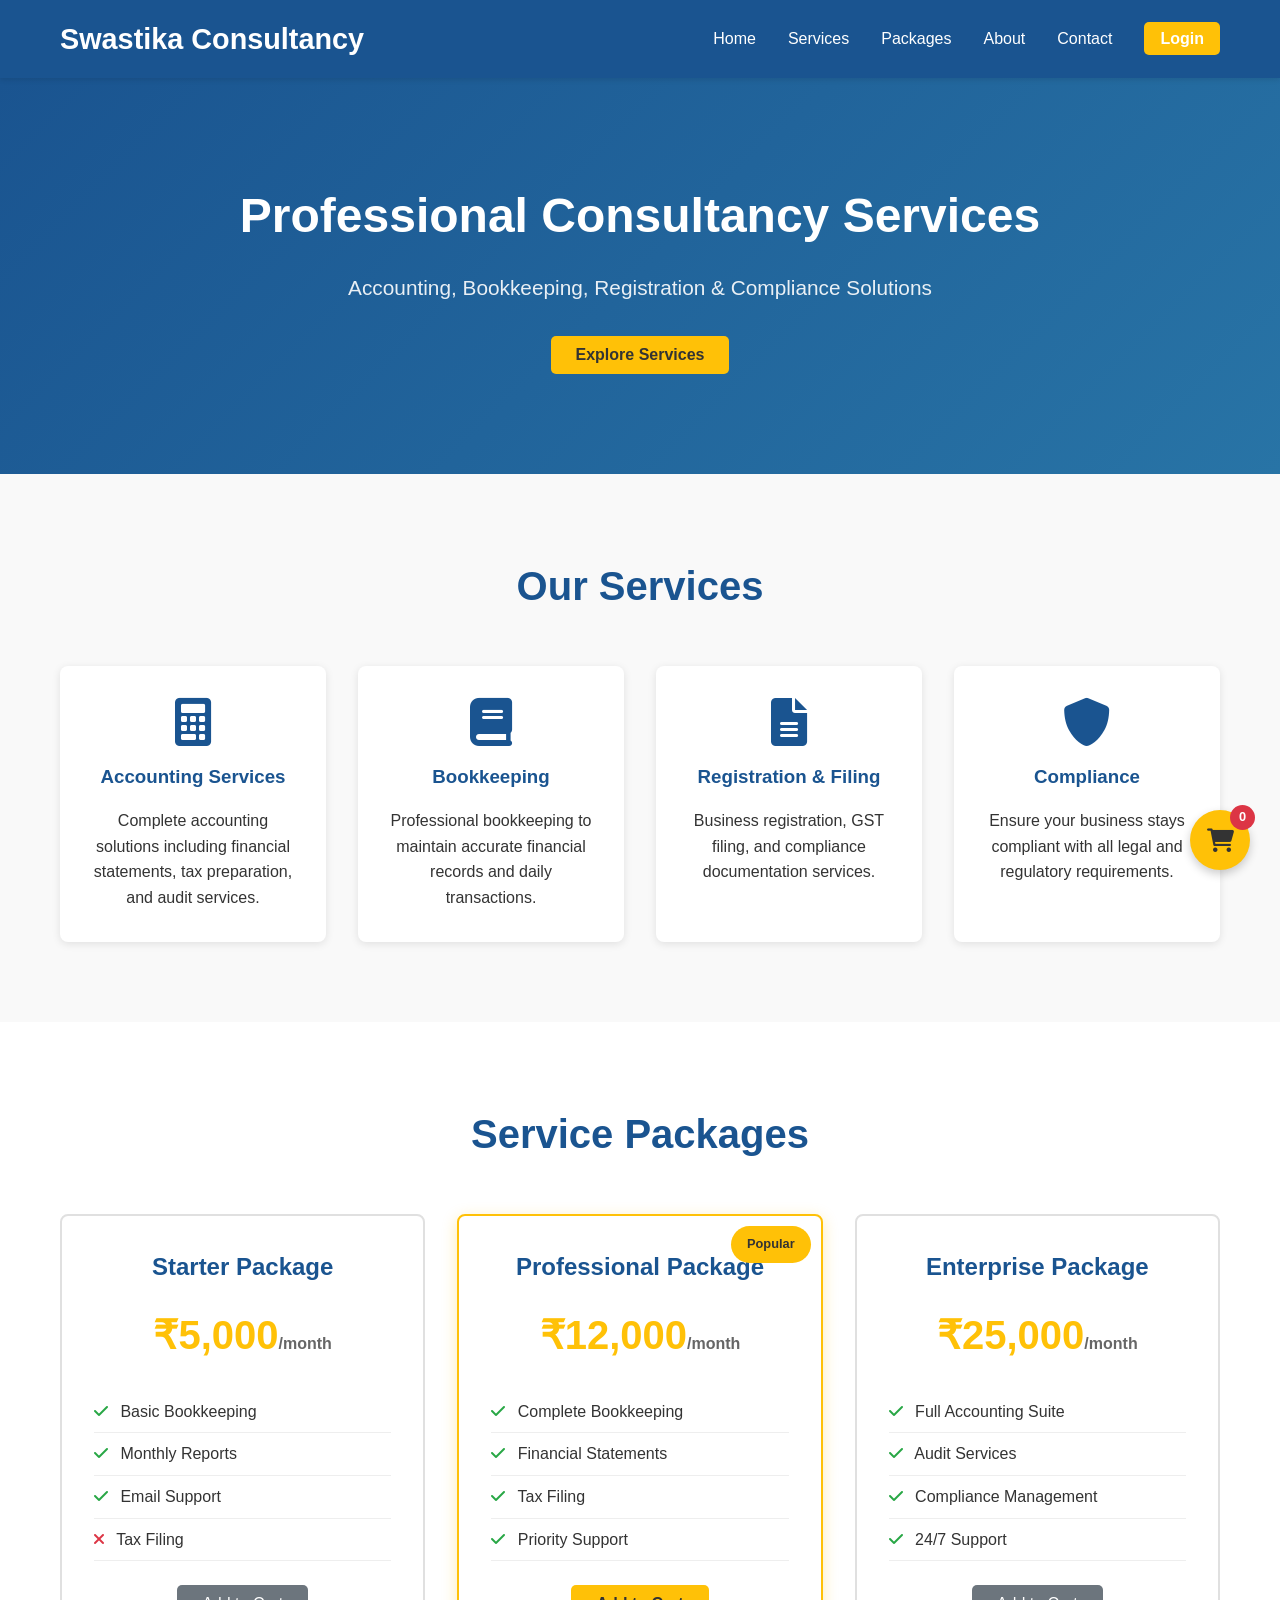
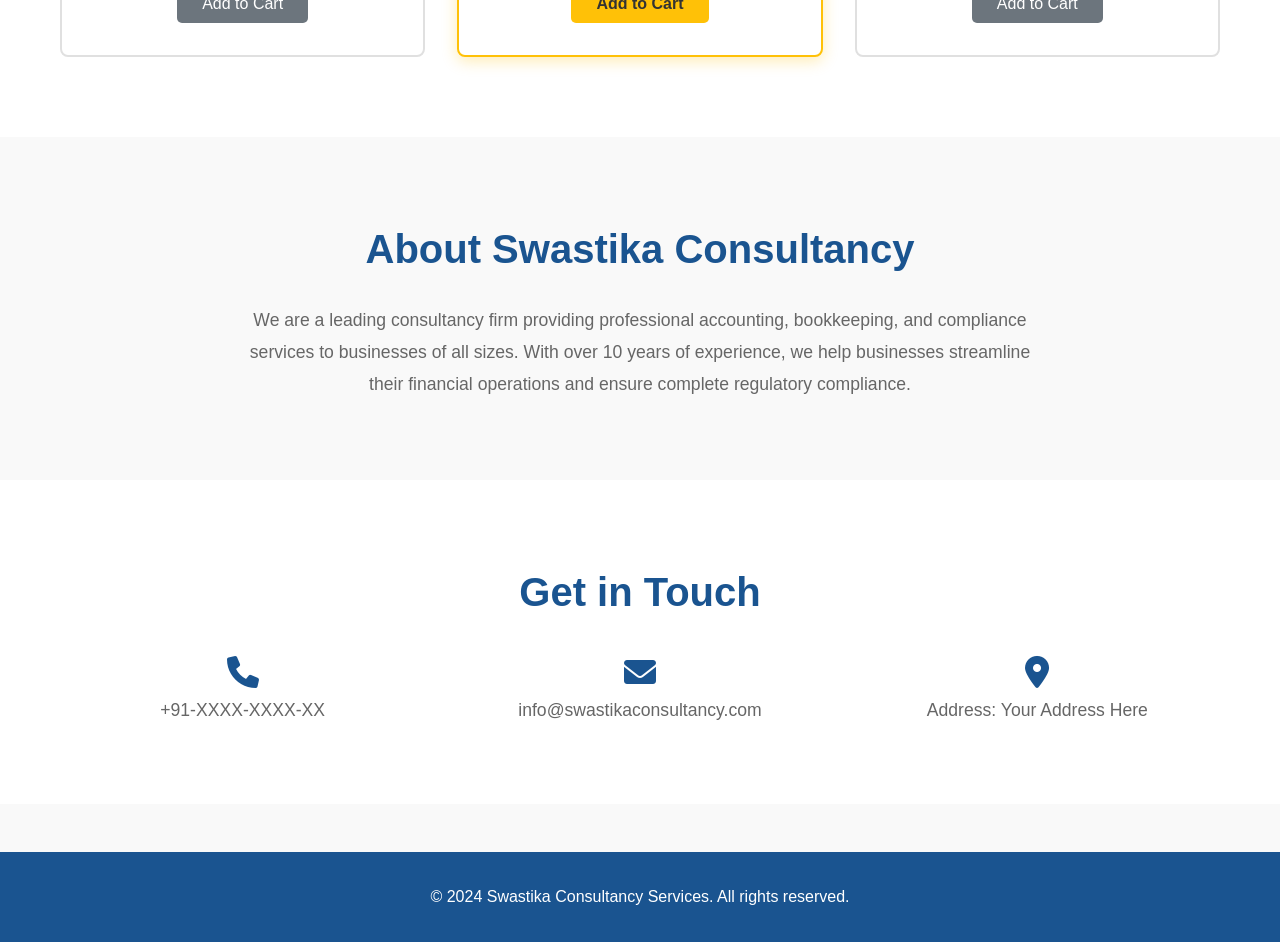
==== commit 951da6ca: "Update print statement from 'Hello' to 'Goodbye'" ====
--- a/index.html
+++ b/index.html
@@ -3,730 +3,153 @@
 <head>
     <meta charset="UTF-8">
     <meta name="viewport" content="width=device-width, initial-scale=1.0">
-    
-    <title>Swastika Consultancy Services | Accounting | GST | ITR | TDS | Registration</title>
-    
-    <meta name="description" content="Professional Accounting, GST Filing, Income Tax, TDS, ROC Compliance and Business Registration Services across India.">
-    <meta name="keywords" content="GST Filing, Accounting, Bookkeeping, TDS, ITR, Company Registration, ROC Compliance, Taxation, Swastika Consultancy">
-    <meta name="author" content="Swastika Consultancy Services">
-    <meta property="og:title" content="Swastika Consultancy Services">
-    <meta property="og:description" content="Professional accounting and compliance solutions for your business.">
-    <meta property="og:type" content="business.business">
-    
-    <!-- Google Fonts -->
-    <link rel="preconnect" href="https://fonts.googleapis.com">
-    <link rel="preconnect" href="https://fonts.gstatic.com" crossorigin>
-    <link href="https://fonts.googleapis.com/css2?family=Inter:wght@300;400;500;600;700&family=Playfair+Display:wght@600;700&display=swap" rel="stylesheet">
-    
-    <!-- Font Awesome Icons -->
-    <link rel="stylesheet" href="https://cdnjs.cloudflare.com/ajax/libs/font-awesome/6.6.0/css/all.min.css">
-    
-    <!-- Main Stylesheet -->
+    <title>Swastika Consultancy Services - Professional Accounting & Compliance</title>
     <link rel="stylesheet" href="css/style.css">
-    <link rel="stylesheet" href="css/responsive.css">
+    <link rel="stylesheet" href="https://cdnjs.cloudflare.com/ajax/libs/font-awesome/6.0.0/css/all.min.css">
 </head>
-
 <body>
-
-<!-- ========================= HEADER & NAVIGATION ========================= -->
-
-<header class="header">
+    <!-- Navigation Bar -->
     <nav class="navbar">
         <div class="container">
-            <div class="logo">
-                <h2>Swastika Consultancy</h2>
+            <div class="navbar-brand">
+                <h1>Swastika Consultancy</h1>
             </div>
-            
-            <ul class="nav-links">
+            <ul class="nav-menu">
                 <li><a href="#home">Home</a></li>
-                <li><a href="#about">About</a></li>
                 <li><a href="#services">Services</a></li>
                 <li><a href="#packages">Packages</a></li>
+                <li><a href="#about">About</a></li>
                 <li><a href="#contact">Contact</a></li>
+                <li><a href="login.html" class="btn-login">Login</a></li>
             </ul>
-            
-            <div class="nav-buttons">
-                <a href="login.html" class="login-btn">Login</a>
-                <a href="#contact" class="consult-btn">Free Consultation</a>
-                <div class="cart-btn" onclick="toggleCart()" title="View Shopping Cart">
-                    <i class="fas fa-shopping-cart"></i>
-                    <span class="cart-count" id="cartCount">0</span>
-                </div>
-            </div>
-            
-            <div class="menu-toggle" id="menuToggle">
-                <i class="fas fa-bars"></i>
-            </div>
         </div>
     </nav>
-</header>
 
-<!-- ========================= HERO SECTION ========================= -->
+    <!-- Hero Section -->
+    <section id="home" class="hero">
+        <div class="hero-content">
+            <h1>Professional Consultancy Services</h1>
+            <p>Accounting, Bookkeeping, Registration & Compliance Solutions</p>
+            <button class="btn btn-primary" onclick="scrollTo('services')">Explore Services</button>
+        </div>
+    </section>
 
-<section class="hero" id="home">
-    <div class="container hero-container">
-        <div class="hero-left">
-            <span class="hero-tag">✨ Trusted Accounting & Compliance Partner</span>
-            <h1>Simplifying Your <span class="highlight">Business Compliance</span></h1>
-            <p>Professional GST Filing, Bookkeeping, Income Tax, TDS, ROC Compliance and Business Registration Services under one roof.</p>
-            
-            <div class="hero-buttons">
-                <a href="#packages" class="primary-btn">View Packages</a>
-                <a href="#contact" class="secondary-btn">Contact Us</a>
-            </div>
-        </div>
-        
-        <div class="hero-right">
-            <div class="hero-card">
-                <h3>Why Choose Us?</h3>
-                <ul>
-                    <li><i class="fas fa-check-circle"></i> Professional Accounting</li>
-                    <li><i class="fas fa-check-circle"></i> GST Return Filing</li>
-                    <li><i class="fas fa-check-circle"></i> Income Tax Filing</li>
-                    <li><i class="fas fa-check-circle"></i> ROC Compliance</li>
-                    <li><i class="fas fa-check-circle"></i> Company Registration</li>
-                    <li><i class="fas fa-check-circle"></i> Business Consultancy</li>
-                </ul>
-            </div>
-        </div>
-    </div>
-</section>
-
-<!-- ========================= COMPANY STATS ========================= -->
-
-<section class="stats">
-    <div class="container">
-        <div class="stat-box">
-            <h2>500+</h2>
-            <p>Happy Clients</p>
-        </div>
-        <div class="stat-box">
-            <h2>10+</h2>
-            <p>Years Experience</p>
-        </div>
-        <div class="stat-box">
-            <h2>100%</h2>
-            <p>Client Satisfaction</p>
-        </div>
-        <div class="stat-box">
-            <h2>24/7</h2>
-            <p>Support</p>
-        </div>
-    </div>
-</section>
-
-<!-- ========================= ABOUT SECTION ========================= -->
-
-<section class="about" id="about">
-    <div class="container">
-        <div class="section-title">
-            <h5>ABOUT US</h5>
-            <h2>Trusted Accounting & Compliance Partner</h2>
-            <p>Swastika Consultancy Services provides reliable accounting, taxation, GST, TDS, ROC compliance and business registration services for businesses across India.</p>
-        </div>
-        
-        <div class="about-content">
-            <div class="about-image">
-                <img src="https://via.placeholder.com/400x300?text=Swastika+Consultancy" alt="About Swastika Consultancy Services">
-            </div>
-            
-            <div class="about-text">
-                <h3>Helping Businesses Grow with Confidence</h3>
-                <p>We provide complete accounting and compliance solutions so business owners can focus on growing their business while we take care of statutory requirements.</p>
-                
-                <div class="about-features">
-                    <div class="feature">
-                        <i class="fas fa-circle-check"></i>
-                        <span>Professional Accounting</span>
-                    </div>
-                    <div class="feature">
-                        <i class="fas fa-circle-check"></i>
-                        <span>GST Filing & Registration</span>
-                    </div>
-                    <div class="feature">
-                        <i class="fas fa-circle-check"></i>
-                        <span>Income Tax Filing</span>
-                    </div>
-                    <div class="feature">
-                        <i class="fas fa-circle-check"></i>
-                        <span>ROC Compliance</span>
-                    </div>
-                    <div class="feature">
-                        <i class="fas fa-circle-check"></i>
-                        <span>Dedicated Client Support</span>
-                    </div>
+    <!-- Services Section -->
+    <section id="services" class="services">
+        <div class="container">
+            <h2>Our Services</h2>
+            <div class="services-grid">
+                <div class="service-card">
+                    <i class="fas fa-calculator"></i>
+                    <h3>Accounting Services</h3>
+                    <p>Complete accounting solutions including financial statements, tax preparation, and audit services.</p>
+                </div>
+                <div class="service-card">
+                    <i class="fas fa-book"></i>
+                    <h3>Bookkeeping</h3>
+                    <p>Professional bookkeeping to maintain accurate financial records and daily transactions.</p>
+                </div>
+                <div class="service-card">
+                    <i class="fas fa-file-alt"></i>
+                    <h3>Registration & Filing</h3>
+                    <p>Business registration, GST filing, and compliance documentation services.</p>
+                </div>
+                <div class="service-card">
+                    <i class="fas fa-shield-alt"></i>
+                    <h3>Compliance</h3>
+                    <p>Ensure your business stays compliant with all legal and regulatory requirements.</p>
                 </div>
             </div>
         </div>
-    </div>
-</section>
+    </section>
 
-<!-- ========================= SERVICES SECTION ========================= -->
+    <!-- Packages Section -->
+    <section id="packages" class="packages">
+        <div class="container">
+            <h2>Service Packages</h2>
+            <div class="packages-grid">
+                <div class="package-card">
+                    <h3>Starter Package</h3>
+                    <p class="price">₹5,000<span>/month</span></p>
+                    <ul>
+                        <li><i class="fas fa-check"></i> Basic Bookkeeping</li>
+                        <li><i class="fas fa-check"></i> Monthly Reports</li>
+                        <li><i class="fas fa-check"></i> Email Support</li>
+                        <li><i class="fas fa-times"></i> Tax Filing</li>
+                    </ul>
+                    <button class="btn btn-secondary" onclick="addToCart('Starter', 5000)">Add to Cart</button>
+                </div>
 
-<section class="services" id="services">
-    <div class="container">
-        <div class="section-title">
-            <h5>OUR SERVICES</h5>
-            <h2>Professional Business Services</h2>
-        </div>
-        
-        <div class="service-grid">
-            <div class="service-card">
-                <i class="fas fa-file-invoice-dollar"></i>
-                <h3>GST Registration & Filing</h3>
-                <p>Complete GST registration and monthly/annual return filing services.</p>
-            </div>
-            <div class="service-card">
-                <i class="fas fa-calculator"></i>
-                <h3>Accounting & Bookkeeping</h3>
-                <p>Professional bookkeeping and comprehensive financial reporting.</p>
-            </div>
-            <div class="service-card">
-                <i class="fas fa-money-check-dollar"></i>
-                <h3>Income Tax Return</h3>
-                <p>ITR filing for Individuals, Firms and Companies expertise.</p>
-            </div>
-            <div class="service-card">
-                <i class="fas fa-receipt"></i>
-                <h3>TDS Return Filing</h3>
-                <p>TDS calculation, payment and quarterly return filing assistance.</p>
-            </div>
-            <div class="service-card">
-                <i class="fas fa-building"></i>
-                <h3>Company Registration</h3>
-                <p>Pvt Ltd, LLP, OPC and Partnership Registration services.</p>
-            </div>
-            <div class="service-card">
-                <i class="fas fa-scale-balanced"></i>
-                <h3>ROC Compliance</h3>
-                <p>Annual ROC filing and company compliance services management.</p>
-            </div>
-            <div class="service-card">
-                <i class="fas fa-id-card"></i>
-                <h3>PAN / TAN Services</h3>
-                <p>New PAN, TAN and correction services with fast processing.</p>
-            </div>
-            <div class="service-card">
-                <i class="fas fa-users"></i>
-                <h3>Payroll Management</h3>
-                <p>Employee salary processing and payroll compliance solutions.</p>
-            </div>
-        </div>
-    </div>
-</section>
+                <div class="package-card featured">
+                    <span class="badge">Popular</span>
+                    <h3>Professional Package</h3>
+                    <p class="price">₹12,000<span>/month</span></p>
+                    <ul>
+                        <li><i class="fas fa-check"></i> Complete Bookkeeping</li>
+                        <li><i class="fas fa-check"></i> Financial Statements</li>
+                        <li><i class="fas fa-check"></i> Tax Filing</li>
+                        <li><i class="fas fa-check"></i> Priority Support</li>
+                    </ul>
+                    <button class="btn btn-primary" onclick="addToCart('Professional', 12000)">Add to Cart</button>
+                </div>
 
-<!-- ========================= YEARLY PACKAGES ========================= -->
-
-<section class="packages" id="packages">
-    <div class="container">
-        <div class="section-title">
-            <h5>YEARLY PACKAGES</h5>
-            <h2>Affordable Annual Service Plans</h2>
-            <p>Select the package that best suits your business needs.</p>
-        </div>
-        
-        <div class="package-grid">
-            <div class="package-card">
-                <h3>GST Package</h3>
-                <h1>₹5,000</h1>
-                <p>Per Year</p>
-                <ul>
-                    <li><i class="fas fa-check"></i> GST Return Filing</li>
-                    <li><i class="fas fa-check"></i> Annual Return</li>
-                    <li><i class="fas fa-check"></i> GST Support</li>
-                    <li><i class="fas fa-check"></i> Email Assistance</li>
-                </ul>
-                <button class="package-btn" onclick="addToCart('GST Package', 5000)">Add to Cart</button>
-            </div>
-            
-            <div class="package-card">
-                <h3>Accounting Basic</h3>
-                <h1>₹15,000</h1>
-                <p>Per Year</p>
-                <ul>
-                    <li><i class="fas fa-check"></i> Bookkeeping</li>
-                    <li><i class="fas fa-check"></i> Ledger Maintenance</li>
-                    <li><i class="fas fa-check"></i> GST Reports</li>
-                    <li><i class="fas fa-check"></i> Monthly Reports</li>
-                </ul>
-                <button class="package-btn" onclick="addToCart('Accounting Basic', 15000)">Add to Cart</button>
-            </div>
-            
-            <div class="package-card popular">
-                <span class="popular-badge">Most Popular</span>
-                <h3>Accounting Normal</h3>
-                <h1>₹20,000</h1>
-                <p>Per Year</p>
-                <ul>
-                    <li><i class="fas fa-check"></i> Complete Accounting</li>
-                    <li><i class="fas fa-check"></i> GST Filing</li>
-                    <li><i class="fas fa-check"></i> TDS Return</li>
-                    <li><i class="fas fa-check"></i> MIS Reports</li>
-                    <li><i class="fas fa-check"></i> Phone Support</li>
-                </ul>
-                <button class="package-btn" onclick="addToCart('Accounting Normal', 20000)">Add to Cart</button>
-            </div>
-            
-            <div class="package-card premium">
-                <span class="popular-badge">Best Value</span>
-                <h3>Accounting Standard</h3>
-                <h1>₹25,000</h1>
-                <p>Per Year</p>
-                <ul>
-                    <li><i class="fas fa-check"></i> Complete Accounting Suite</li>
-                    <li><i class="fas fa-check"></i> GST Filing</li>
-                    <li><i class="fas fa-check"></i> TDS Return</li>
-                    <li><i class="fas fa-check"></i> Payroll Management</li>
-                    <li><i class="fas fa-check"></i> Priority Support</li>
-                    <li><i class="fas fa-check"></i> Monthly Review Meeting</li>
-                </ul>
-                <button class="package-btn" onclick="addToCart('Accounting Standard', 25000)">Add to Cart</button>
-            </div>
-        </div>
-    </div>
-</section>
-
-<!-- ========================= WHY CHOOSE US ========================= -->
-
-<section class="why-us" id="why-us">
-    <div class="container">
-        <div class="section-title">
-            <h5>WHY CHOOSE US</h5>
-            <h2>Why Businesses Trust Swastika Consultancy Services</h2>
-            <p>We provide reliable accounting and compliance solutions with a commitment to quality and timely service.</p>
-        </div>
-        
-        <div class="why-grid">
-            <div class="why-card">
-                <i class="fas fa-user-tie"></i>
-                <h3>Experienced Professionals</h3>
-                <p>Qualified experts handling accounting, GST, taxation and compliance.</p>
-            </div>
-            <div class="why-card">
-                <i class="fas fa-clock"></i>
-                <h3>On-Time Filing</h3>
-                <p>We ensure your statutory filings are completed before due dates.</p>
-            </div>
-            <div class="why-card">
-                <i class="fas fa-hand-holding-dollar"></i>
-                <h3>Affordable Pricing</h3>
-                <p>Transparent yearly packages with no hidden charges guaranteed.</p>
-            </div>
-            <div class="why-card">
-                <i class="fas fa-headset"></i>
-                <h3>Dedicated Support</h3>
-                <p>Friendly support via phone, email and WhatsApp available.</p>
-            </div>
-            <div class="why-card">
-                <i class="fas fa-lock"></i>
-                <h3>100% Confidential</h3>
-                <p>Your financial information remains secure and confidential always.</p>
-            </div>
-            <div class="why-card">
-                <i class="fas fa-chart-line"></i>
-                <h3>Business Growth</h3>
-                <p>Helping businesses stay compliant while focusing on growth.</p>
-            </div>
-        </div>
-    </div>
-</section>
-
-<!-- ========================= INDUSTRIES WE SERVE ========================= -->
-
-<section class="industries">
-    <div class="container">
-        <div class="section-title">
-            <h5>INDUSTRIES WE SERVE</h5>
-            <h2>Serving Businesses Across Multiple Industries</h2>
-        </div>
-        
-        <div class="industry-grid">
-            <div class="industry-card"><i class="fas fa-store"></i><h3>Retail</h3></div>
-            <div class="industry-card"><i class="fas fa-industry"></i><h3>Manufacturing</h3></div>
-            <div class="industry-card"><i class="fas fa-laptop-code"></i><h3>IT Companies</h3></div>
-            <div class="industry-card"><i class="fas fa-truck"></i><h3>Transport</h3></div>
-            <div class="industry-card"><i class="fas fa-utensils"></i><h3>Restaurants</h3></div>
-            <div class="industry-card"><i class="fas fa-building"></i><h3>Construction</h3></div>
-            <div class="industry-card"><i class="fas fa-hospital"></i><h3>Healthcare</h3></div>
-            <div class="industry-card"><i class="fas fa-graduation-cap"></i><h3>Education</h3></div>
-        </div>
-    </div>
-</section>
-
-<!-- ========================= TESTIMONIALS ========================= -->
-
-<section class="testimonials" id="testimonials">
-    <div class="container">
-        <div class="section-title">
-            <h5>CLIENT TESTIMONIALS</h5>
-            <h2>What Our Clients Say</h2>
-        </div>
-        
-        <div class="testimonial-grid">
-            <div class="testimonial-card">
-                <i class="fas fa-quote-left"></i>
-                <p>Excellent accounting service. All GST returns are filed on time and the team is always helpful and responsive.</p>
-                <h4>Rahul Sharma</h4>
-                <span>Business Owner</span>
-            </div>
-            <div class="testimonial-card">
-                <i class="fas fa-quote-left"></i>
-                <p>Professional team with transparent pricing. Highly recommended for accounting and taxation services.</p>
-                <h4>Neha Gupta</h4>
-                <span>Retail Business</span>
-            </div>
-            <div class="testimonial-card">
-                <i class="fas fa-quote-left"></i>
-                <p>Swastika Consultancy has simplified our business compliance. Great support throughout the year.</p>
-                <h4>Amit Verma</h4>
-                <span>Manufacturing Company</span>
-            </div>
-        </div>
-    </div>
-</section>
-
-<!-- ========================= FAQ ========================= -->
-
-<section class="faq" id="faq">
-    <div class="container">
-        <div class="section-title">
-            <h5>FREQUENTLY ASKED QUESTIONS</h5>
-            <h2>Got Questions? We've Got Answers</h2>
-        </div>
-        
-        <div class="faq-container">
-            <div class="faq-item">
-                <h3 onclick="toggleFAQ(this)"><i class="fas fa-plus"></i> Do you provide online accounting services?</h3>
-                <p>Yes. We provide online accounting, GST filing, taxation and compliance services across India with secure data handling.</p>
-            </div>
-            <div class="faq-item">
-                <h3 onclick="toggleFAQ(this)"><i class="fas fa-plus"></i> Can you handle monthly GST returns?</h3>
-                <p>Yes. We manage monthly, quarterly and annual GST return filing for eligible businesses with accuracy.</p>
-            </div>
-            <div class="faq-item">
-                <h3 onclick="toggleFAQ(this)"><i class="fas fa-plus"></i> Do you offer yearly accounting packages?</h3>
-                <p>Yes. We offer affordable yearly packages designed for businesses of different sizes and requirements.</p>
-            </div>
-            <div class="faq-item">
-                <h3 onclick="toggleFAQ(this)"><i class="fas fa-plus"></i> How can I contact your team?</h3>
-                <p>You can reach us by phone, WhatsApp, email or by submitting the contact form. We respond within 24 hours.</p>
-            </div>
-            <div class="faq-item">
-                <h3 onclick="toggleFAQ(this)"><i class="fas fa-plus"></i> What is your average response time?</h3>
-                <p>We guarantee response to all queries within 24 hours during working days (Monday-Saturday, 9:30 AM - 7:00 PM).</p>
-            </div>
-        </div>
-    </div>
-</section>
-
-<!-- ========================= CALL TO ACTION ========================= -->
-
-<section class="cta">
-    <div class="container">
-        <div class="cta-box">
-            <h2>Ready to Simplify Your Business Compliance?</h2>
-            <p>Let Swastika Consultancy Services take care of your accounting, GST, taxation and compliance while you focus on growing your business.</p>
-            <a href="#contact" class="primary-btn">Get Free Consultation</a>
-        </div>
-    </div>
-</section>
-
-<!-- ========================= CONTACT SECTION ========================= -->
-
-<section class="contact" id="contact">
-    <div class="container">
-        <div class="section-title">
-            <h5>CONTACT US</h5>
-            <h2>Get Free Business Consultation</h2>
-            <p>We'd love to hear from you. Fill out the form below and our team will get back to you shortly.</p>
-        </div>
-        
-        <div class="contact-wrapper">
-            <!-- Contact Information -->
-            <div class="contact-info">
-                <div class="info-box">
-                    <i class="fas fa-phone-alt"></i>
-                    <div>
-                        <h4>Call Us</h4>
-                        <p>+91 XXXXX XXXXX</p>
-                    </div>
-                </div>
-                <div class="info-box">
-                    <i class="fas fa-envelope"></i>
-                    <div>
-                        <h4>Email</h4>
-                        <p>info@swastikaconsultancyservices.com</p>
-                    </div>
-                </div>
-                <div class="info-box">
-                    <i class="fab fa-whatsapp"></i>
-                    <div>
-                        <h4>WhatsApp</h4>
-                        <p>Available 9:00 AM - 7:00 PM</p>
-                    </div>
-                </div>
-                <div class="info-box">
-                    <i class="fas fa-clock"></i>
-                    <div>
-                        <h4>Working Hours</h4>
-                        <p>Monday - Saturday: 9:30 AM - 7:00 PM</p>
-                    </div>
-                </div>
-            </div>
-            
-            <!-- Contact Form -->
-            <div class="contact-form">
-                <form id="contactForm" onsubmit="handleContactSubmit(event)">
-                    <input type="text" id="fullName" placeholder="Full Name" required>
-                    <input type="text" id="businessName" placeholder="Business Name">
-                    <input type="email" id="email" placeholder="Email Address" required>
-                    <input type="tel" id="phone" placeholder="Mobile Number" required>
-                    
-                    <select id="service" required>
-                        <option>Select Service</option>
-                        <option>GST Filing</option>
-                        <option>Accounting</option>
-                        <option>Bookkeeping</option>
-                        <option>Income Tax Return</option>
-                        <option>TDS Return</option>
-                        <option>ROC Compliance</option>
-                        <option>Company Registration</option>
-                        <option>Payroll Management</option>
-                    </select>
-                    
-                    <select id="package">
-                        <option>Select Package</option>
-                        <option>GST Package - ₹5,000</option>
-                        <option>Accounting Basic - ₹15,000</option>
-                        <option>Accounting Normal - ₹20,000</option>
-                        <option>Accounting Standard - ₹25,000</option>
-                    </select>
-                    
-                    <textarea id="message" placeholder="Your Message (Optional)" rows="4"></textarea>
-                    
-                    <button type="submit" class="primary-btn">Submit Inquiry</button>
-                </form>
-            </div>
-        </div>
-    </div>
-</section>
-
-<!-- ========================= SHOPPING CART MODAL ========================= -->
-
-<div id="cartModal" class="modal">
-    <div class="modal-content">
-        <span class="close-btn" onclick="toggleCart()">&times;</span>
-        <h2>Shopping Cart</h2>
-        <div id="cartItems" class="cart-items">
-            <p class="empty-cart">Your cart is empty</p>
-        </div>
-        <div class="cart-summary">
-            <h3>Total: <span id="cartTotal">₹0</span></h3>
-            <button class="primary-btn" onclick="proceedToCheckout()">Proceed to Checkout</button>
-        </div>
-    </div>
-</div>
-
-<!-- ========================= FOOTER ========================= -->
-
-<footer class="footer">
-    <div class="container">
-        <div class="footer-content">
-            <div class="footer-section">
-                <h4>About Us</h4>
-                <p>Swastika Consultancy Services is a trusted partner for accounting, GST filing, taxation and compliance solutions.</p>
-            </div>
-            <div class="footer-section">
-                <h4>Quick Links</h4>
-                <ul>
-                    <li><a href="#services">Services</a></li>
-                    <li><a href="#packages">Packages</a></li>
-                    <li><a href="#contact">Contact</a></li>
-                    <li><a href="login.html">Login</a></li>
-                </ul>
-            </div>
-            <div class="footer-section">
-                <h4>Services</h4>
-                <ul>
-                    <li><a href="#services">GST Filing</a></li>
-                    <li><a href="#services">Accounting</a></li>
-                    <li><a href="#services">Income Tax</a></li>
-                    <li><a href="#services">Company Registration</a></li>
-                </ul>
-            </div>
-            <div class="footer-section">
-                <h4>Follow Us</h4>
-                <div class="social-links">
-                    <a href="#"><i class="fab fa-facebook"></i></a>
-                    <a href="#"><i class="fab fa-twitter"></i></a>
-                    <a href="#"><i class="fab fa-linkedin"></i></a>
-                    <a href="#"><i class="fab fa-whatsapp"></i></a>
+                <div class="package-card">
+                    <h3>Enterprise Package</h3>
+                    <p class="price">₹25,000<span>/month</span></p>
+                    <ul>
+                        <li><i class="fas fa-check"></i> Full Accounting Suite</li>
+                        <li><i class="fas fa-check"></i> Audit Services</li>
+                        <li><i class="fas fa-check"></i> Compliance Management</li>
+                        <li><i class="fas fa-check"></i> 24/7 Support</li>
+                    </ul>
+                    <button class="btn btn-secondary" onclick="addToCart('Enterprise', 25000)">Add to Cart</button>
                 </div>
             </div>
         </div>
-        
-        <div class="footer-bottom">
+    </section>
+
+    <!-- About Section -->
+    <section id="about" class="about">
+        <div class="container">
+            <h2>About Swastika Consultancy</h2>
+            <p>We are a leading consultancy firm providing professional accounting, bookkeeping, and compliance services to businesses of all sizes. With over 10 years of experience, we help businesses streamline their financial operations and ensure complete regulatory compliance.</p>
+        </div>
+    </section>
+
+    <!-- Contact Section -->
+    <section id="contact" class="contact">
+        <div class="container">
+            <h2>Get in Touch</h2>
+            <div class="contact-info">
+                <div class="info-item">
+                    <i class="fas fa-phone"></i>
+                    <p>+91-XXXX-XXXX-XX</p>
+                </div>
+                <div class="info-item">
+                    <i class="fas fa-envelope"></i>
+                    <p>info@swastikaconsultancy.com</p>
+                </div>
+                <div class="info-item">
+                    <i class="fas fa-map-marker-alt"></i>
+                    <p>Address: Your Address Here</p>
+                </div>
+            </div>
+        </div>
+    </section>
+
+    <!-- Footer -->
+    <footer class="footer">
+        <div class="container">
             <p>&copy; 2024 Swastika Consultancy Services. All rights reserved.</p>
-            <ul>
-                <li><a href="#">Privacy Policy</a></li>
-                <li><a href="#">Terms & Conditions</a></li>
-                <li><a href="#">Disclaimer</a></li>
-            </ul>
         </div>
+    </footer>
+
+    <!-- Shopping Cart Icon -->
+    <div class="cart-icon" onclick="openCart()">
+        <i class="fas fa-shopping-cart"></i>
+        <span class="cart-count" id="cartCount">0</span>
     </div>
-</footer>
 
-<!-- ========================= JAVASCRIPT ========================= -->
-
-<script>
-// Shopping Cart Functions
-let cart = [];
-
-function toggleCart() {
-    const modal = document.getElementById('cartModal');
-    if (modal.style.display === 'block') {
-        modal.style.display = 'none';
-    } else {
-        modal.style.display = 'block';
-        displayCart();
-    }
-}
-
-function addToCart(packageName, price) {
-    const item = {
-        id: Date.now(),
-        name: packageName,
-        price: price,
-        quantity: 1
-    };
-    cart.push(item);
-    updateCartCount();
-    alert(`${packageName} added to cart!`);
-}
-
-function updateCartCount() {
-    const count = cart.length;
-    document.getElementById('cartCount').textContent = count;
-}
-
-function displayCart() {
-    const cartItemsDiv = document.getElementById('cartItems');
-    const cartTotalSpan = document.getElementById('cartTotal');
-    
-    if (cart.length === 0) {
-        cartItemsDiv.innerHTML = '<p class="empty-cart">Your cart is empty</p>';
-        cartTotalSpan.textContent = '₹0';
-        return;
-    }
-    
-    let total = 0;
-    let itemsHTML = '<ul class="cart-item-list">';
-    
-    cart.forEach(item => {
-        itemsHTML += `
-            <li>
-                <span>${item.name}</span>
-                <span>₹${item.price}</span>
-                <button onclick="removeFromCart(${item.id})">Remove</button>
-            </li>
-        `;
-        total += item.price;
-    });
-    
-    itemsHTML += '</ul>';
-    cartItemsDiv.innerHTML = itemsHTML;
-    cartTotalSpan.textContent = '₹' + total;
-}
-
-function removeFromCart(id) {
-    cart = cart.filter(item => item.id !== id);
-    updateCartCount();
-    displayCart();
-}
-
-function proceedToCheckout() {
-    if (cart.length === 0) {
-        alert('Your cart is empty!');
-        return;
-    }
-    alert('Proceeding to checkout...');
-    // Add payment gateway integration here
-}
-
-// Contact Form Handler
-function handleContactSubmit(event) {
-    event.preventDefault();
-    const fullName = document.getElementById('fullName').value;
-    const email = document.getElementById('email').value;
-    const phone = document.getElementById('phone').value;
-    const service = document.getElementById('service').value;
-    
-    // Basic validation
-    if (!fullName || !email || !phone || service === 'Select Service') {
-        alert('Please fill all required fields');
-        return;
-    }
-    
-    // Store data (you can replace with backend API call)
-    localStorage.setItem('inquiry_' + Date.now(), JSON.stringify({
-        fullName,
-        email,
-        phone,
-        service,
-        timestamp: new Date()
-    }));
-    
-    alert('Thank you! We will contact you soon.');
-    document.getElementById('contactForm').reset();
-}
-
-// FAQ Toggle
-function toggleFAQ(element) {
-    const icon = element.querySelector('i');
-    icon.classList.toggle('fa-plus');
-    icon.classList.toggle('fa-minus');
-    
-    const nextP = element.nextElementSibling;
-    if (nextP.style.display === 'none' || nextP.style.display === '') {
-        nextP.style.display = 'block';
-    } else {
-        nextP.style.display = 'none';
-    }
-}
-
-// Mobile Menu Toggle
-document.getElementById('menuToggle')?.addEventListener('click', function() {
-    const navLinks = document.querySelector('.nav-links');
-    navLinks.classList.toggle('active');
-});
-
-// Close cart modal when clicking outside
-window.onclick = function(event) {
-    const modal = document.getElementById('cartModal');
-    if (event.target === modal) {
-        modal.style.display = 'none';
-    }
-}
-
-// Smooth scroll for navigation links
-document.querySelectorAll('a[href^="#"]').forEach(anchor => {
-    anchor.addEventListener('click', function(e) {
-        e.preventDefault();
-        const target = document.querySelector(this.getAttribute('href'));
-        if (target) {
-            target.scrollIntoView({ behavior: 'smooth' });
-        }
-    });
-});
-
-// Initialize on page load
-document.addEventListener('DOMContentLoaded', function() {
-    console.log('Swastika Consultancy Services - Website Loaded');
-    updateCartCount();
-});
-</script>
-
-<script src="js/script.js"></script>
-
+    <script src="js/script.js"></script>
 </body>
 </html>
